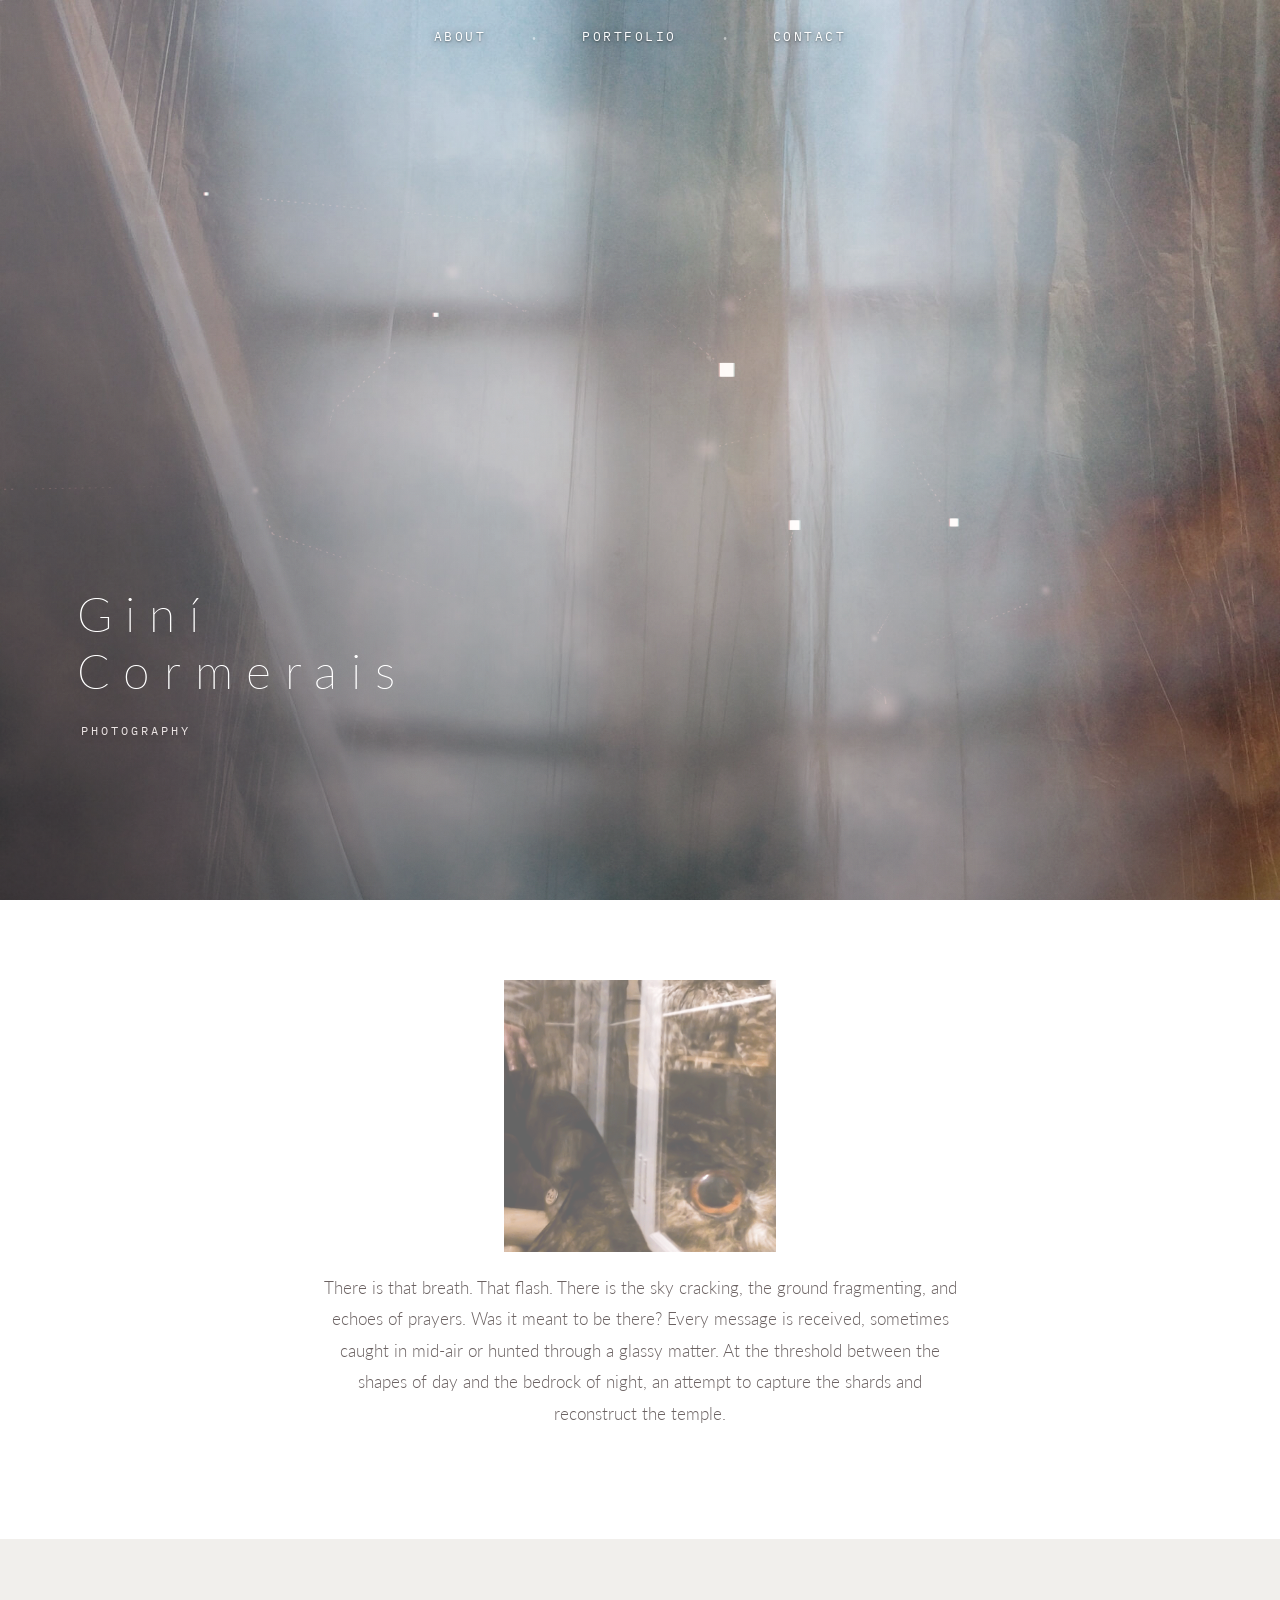
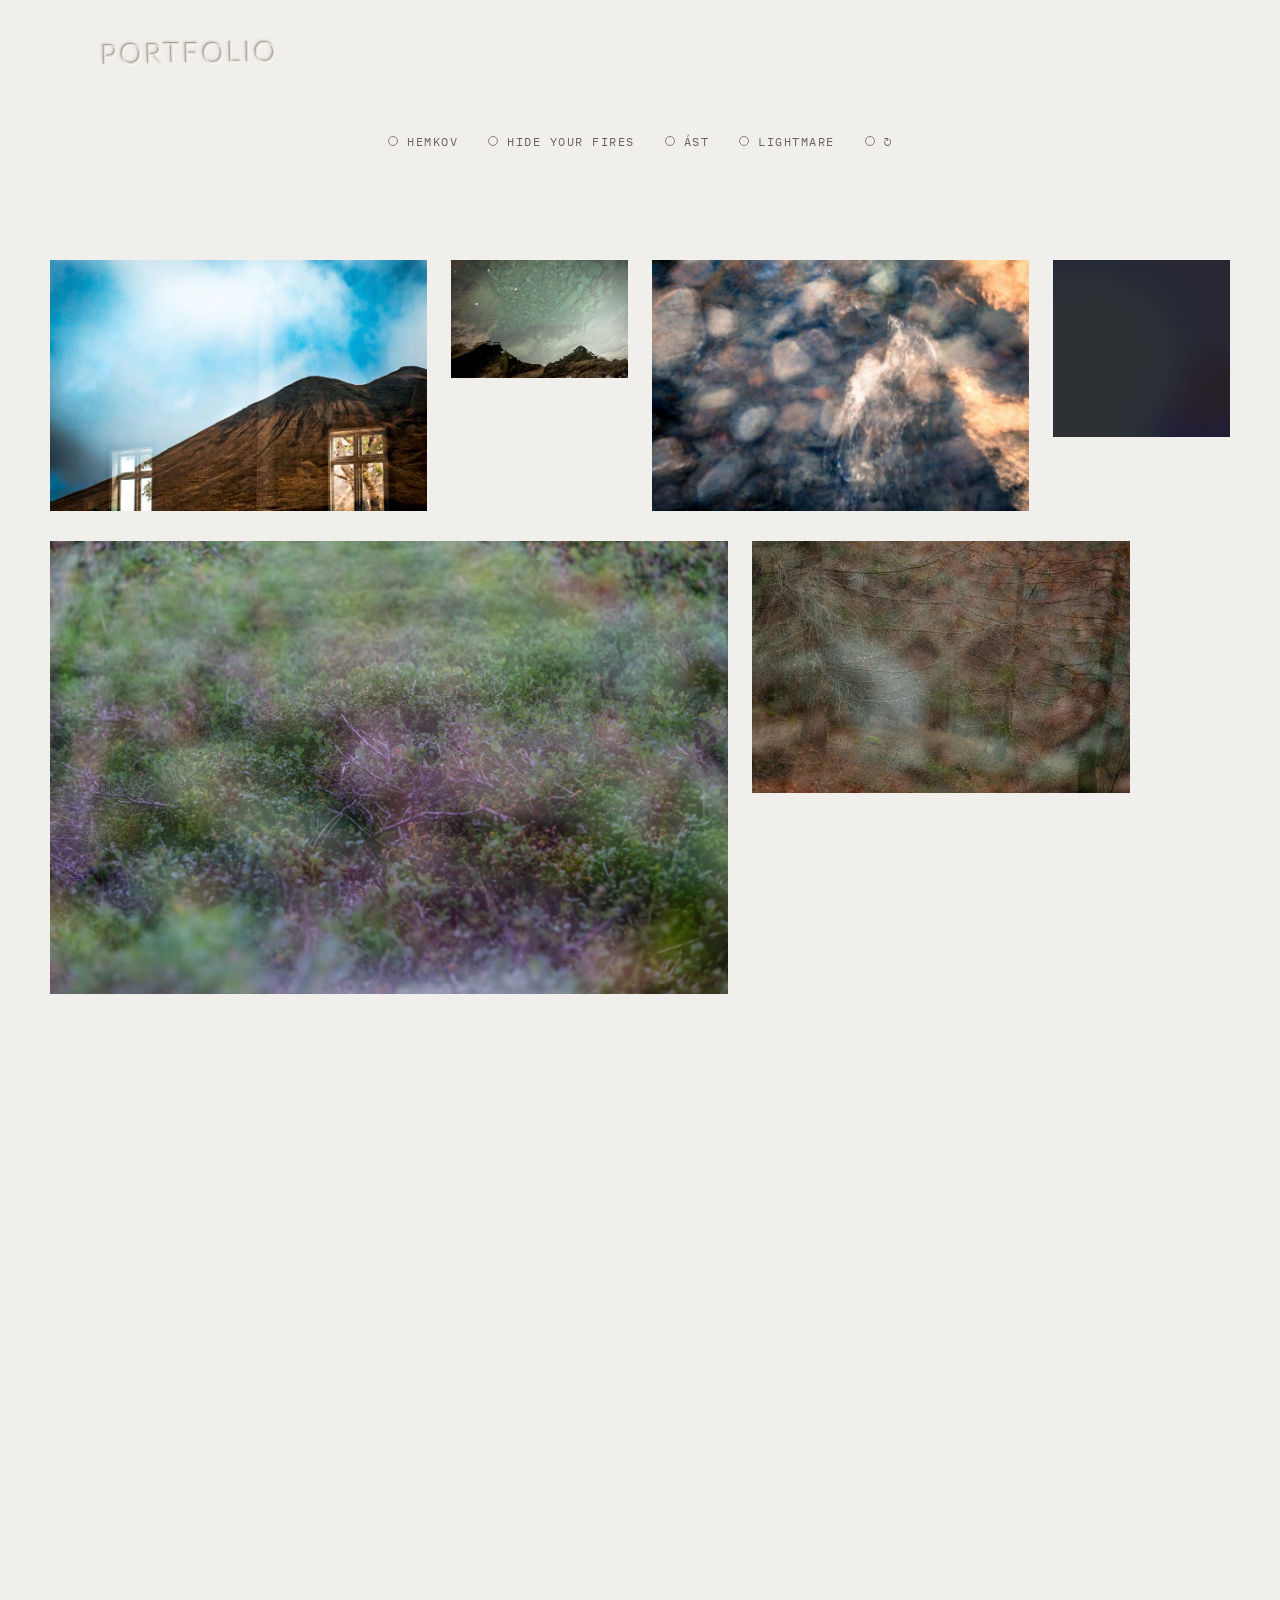
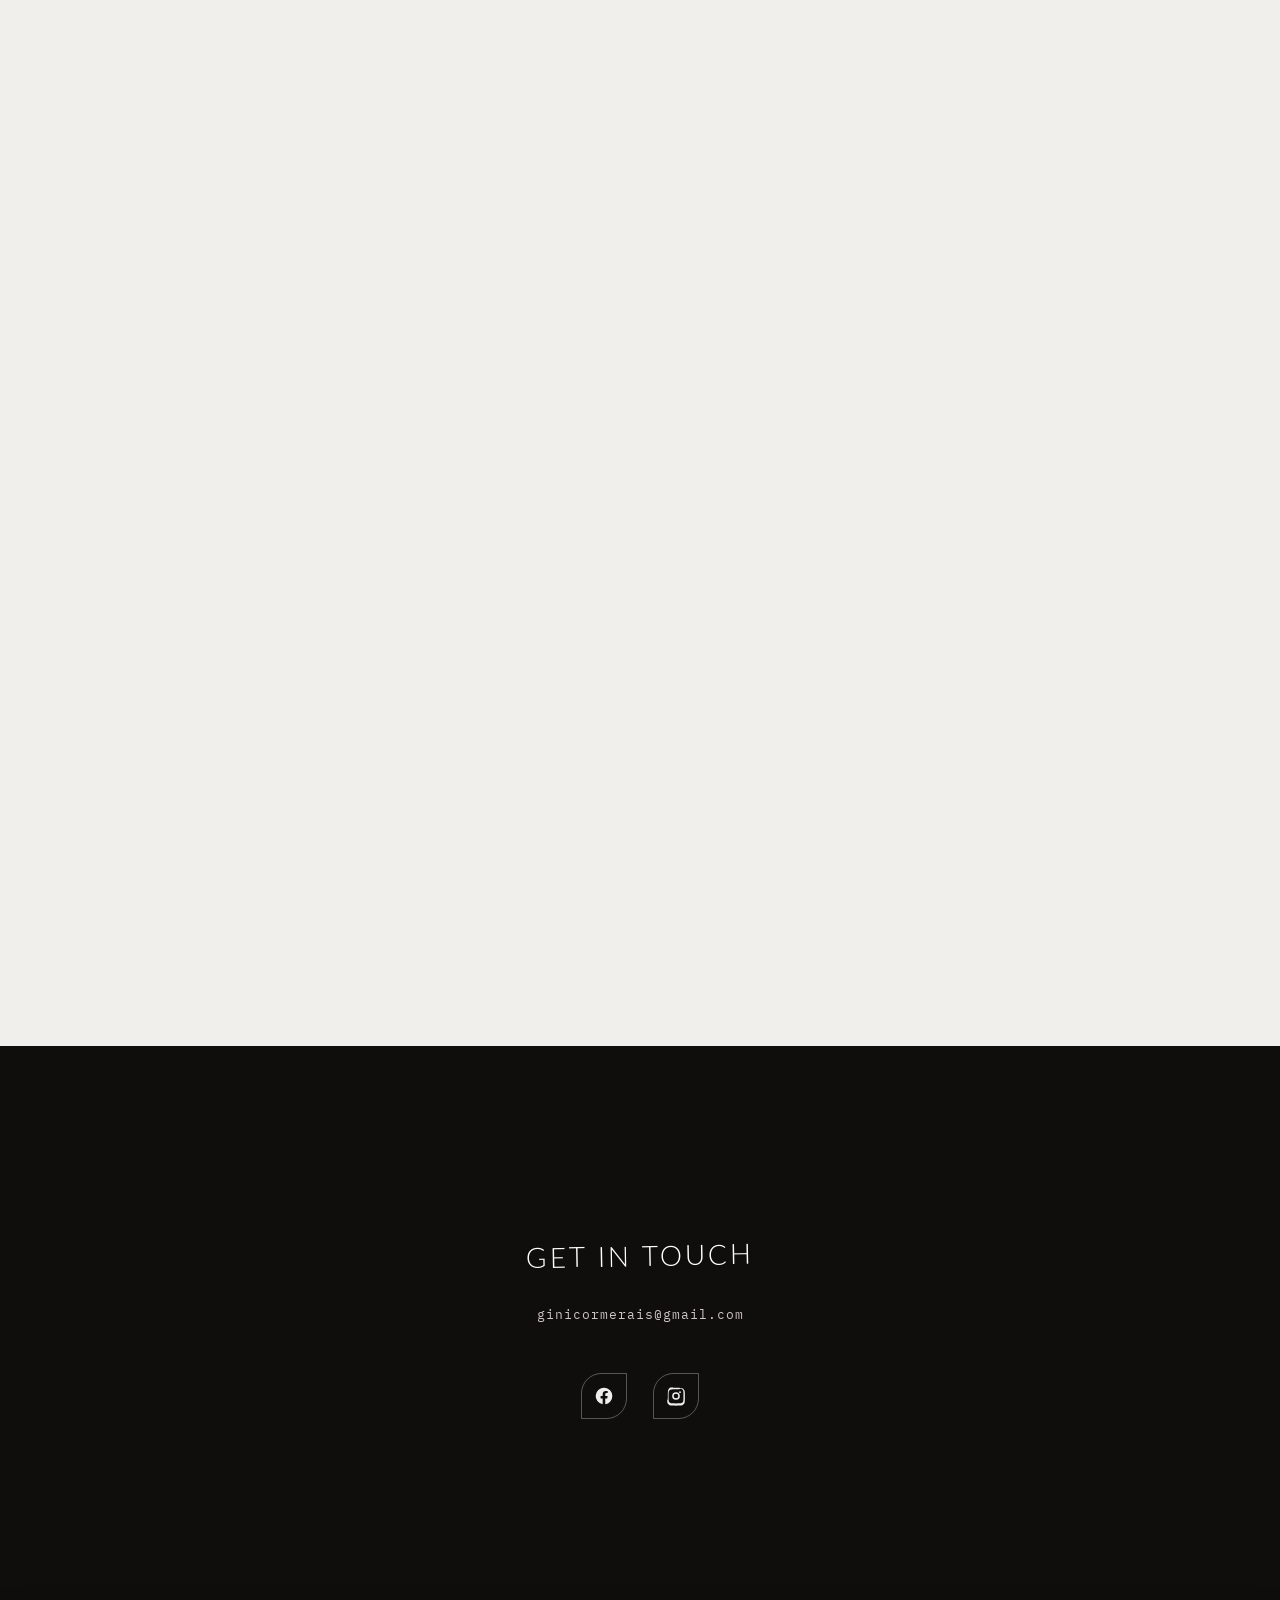
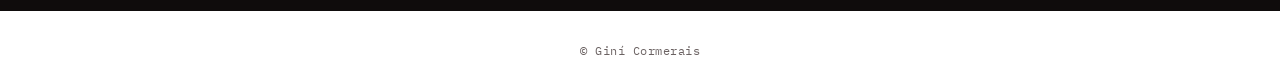
==== index.html @ d309f12d "Premier commit" ====
<!DOCTYPE html>
<html lang="en">
<head>
<meta charset="UTF-8">
<meta name="viewport" content="width=device-width, initial-scale=1, viewport-fit=cover">
<title>Giní Cormerais — Visual Artist</title>
<meta name="description" content="Giní Cormerais — photography. Hide Your Fires, Syphery, Ást, Lightmare, Hemkov.">
<link rel="icon" href="data:,">
<link rel="preconnect" href="https://fonts.googleapis.com">
<link rel="preconnect" href="https://fonts.gstatic.com" crossorigin>
<link href="https://fonts.googleapis.com/css2?family=Lato:wght@300;400;700;900&family=IBM+Plex+Mono:wght@300;400;500&display=swap" rel="stylesheet">
<link rel="stylesheet" href="css/style.css">
</head>
<body id="page-top">

<!-- Nav -->
<header class="intro">
  <canvas class="birdy" aria-hidden="true"></canvas>
  <nav class="simple-nav" id="simpleNav">
    <button class="menu-toggle" id="menuToggle" aria-label="Menu" aria-expanded="false">
      <span></span><span></span>
    </button>
    <div class="nav-links" id="navLinks">
      <a href="#about">About</a><span class="dot">•</span>
      <a href="#portfolio">Portfolio</a><span class="dot">•</span>
      <a href="#contact">Contact</a>
    </div>
  </nav>
  <div class="intro-text">
    <h1>Giní Cormerais</h1>
    <p id="scrambleTag">Photography</p>
  </div>
</header>

<!-- About -->
<section id="about">
  <div class="gif-container"><img src="img/Gif2.gif" alt="" loading="lazy"></div>
  <div class="about-text">
    <p>
      There is that breath. That flash. There is the sky cracking, the ground fragmenting,
      and echoes of prayers. Was it meant to be there? Every message is received, sometimes
      caught in mid-air or hunted through a glassy matter. At the threshold between the shapes
      of day and the bedrock of night, an attempt to capture the shards and reconstruct the
      temple.
    </p>
  </div>
</section>

<!-- Portfolio -->
<section id="portfolio">
  <div class="inner">
    <div class="section-title">
      <h2>Portfolio</h2>
    </div>
    <div class="categories">
      <ul>
        <li><a data-filter="hemkov">Hemkov</a></li>
        <li><a data-filter="hyf">Hide Your Fires</a></li>
        <!-- <li><a data-filter="syphery">Syphery</a></li> -->
        <li><a data-filter="ast">Ást</a></li>
        <li><a data-filter="lightmare">Lightmare</a></li>
        <li><a data-filter="mixed" class="mix-trigger" aria-label="Mixed works">↻</a></li>
      </ul>
    </div>

    <div class="portfolio-grid" id="portfolioGrid">
      <!-- populated at runtime from img/portfolio/manifest.json — see js/main.js -->
    </div>
  </div>
</section>

<!--
  FUTURE SECTIONS — built and ready, kept hidden for now.
  To activate one when it's ready:
    1. remove the `hidden` attribute below on that <section>
    2. add a matching <li><a href="#papercuts">Papercuts</a></li> (etc.) to the nav in both
       header locations (desktop ul + mobile menu use the same ul, so one edit covers both)
    3. fill in real images the same way the Portfolio section does
-->
<section id="papercuts" hidden>
  <div class="section-title"><h2>Papercuts</h2><hr class="rule"></div>
  <div class="portfolio-grid"></div>
</section>

<section id="painting" hidden>
  <div class="section-title"><h2>Painting</h2><hr class="rule"></div>
  <div class="portfolio-grid"></div>
</section>

<section id="music" hidden>
  <div class="section-title"><h2>Music</h2><hr class="rule"></div>
  <p style="text-align:center;">Weekend Arôme — a duet, paused since '19.</p>
</section>

<!-- Contact -->
<section id="contact">
  <div class="inner">
    <h2>Get In Touch</h2>
    <h3><a href="mailto:ginicormerais@gmail.com" style="color:inherit;">ginicormerais@gmail.com</a></h3>
    <div class="social">
      <ul>
        <li><a href="https://www.facebook.com/Gin%C3%AD-Cormerais-Visual-Artist-844791155578170/" target="_blank" rel="noopener" aria-label="Facebook">
          <svg viewBox="0 0 24 24"><path d="M22 12a10 10 0 1 0-11.6 9.9v-7H7.9V12h2.5V9.8c0-2.5 1.5-3.9 3.8-3.9 1.1 0 2.2.2 2.2.2v2.4h-1.3c-1.2 0-1.6.8-1.6 1.6V12h2.8l-.4 2.9h-2.4v7A10 10 0 0 0 22 12Z"/></svg>
        </a></li>
        <li><a href="https://www.instagram.com/gsiaremko/" target="_blank" rel="noopener" aria-label="Instagram">
          <svg viewBox="0 0 24 24"><path d="M12 2.2c3.2 0 3.6 0 4.9.07 1.2.06 2.1.26 2.6.46.6.24 1.1.55 1.6 1.05.5.5.8 1 1.05 1.6.2.5.4 1.4.46 2.6.06 1.3.07 1.7.07 4.9s0 3.6-.07 4.9c-.06 1.2-.26 2.1-.46 2.6-.24.6-.55 1.1-1.05 1.6-.5.5-1 .8-1.6 1.05-.5.2-1.4.4-2.6.46-1.3.06-1.7.07-4.9.07s-3.6 0-4.9-.07c-1.2-.06-2.1-.26-2.6-.46-.6-.24-1.1-.55-1.6-1.05-.5-.5-.8-1-1.05-1.6-.2-.5-.4-1.4-.46-2.6C2.21 15.6 2.2 15.2 2.2 12s0-3.6.07-4.9c.06-1.2.26-2.1.46-2.6.24-.6.55-1.1 1.05-1.6.5-.5 1-.8 1.6-1.05.5-.2 1.4-.4 2.6-.46C8.4 2.21 8.8 2.2 12 2.2Zm0 1.8c-3.15 0-3.52 0-4.76.07-.97.04-1.5.2-1.85.34-.46.18-.79.4-1.14.75-.35.35-.57.68-.75 1.14-.14.35-.3.88-.34 1.85C3.1 8.48 3.1 8.85 3.1 12s0 3.52.07 4.76c.04.97.2 1.5.34 1.85.18.46.4.79.75 1.14.35.35.68.57 1.14.75.35.14.88.3 1.85.34 1.24.07 1.61.07 4.76.07s3.52 0 4.76-.07c.97-.04 1.5-.2 1.85-.34.46-.18.79-.4 1.14-.75.35-.35.57-.68.75-1.14.14-.35.3-.88.34-1.85.07-1.24.07-1.61.07-4.76s0-3.52-.07-4.76c-.04-.97-.2-1.5-.34-1.85a3.03 3.03 0 0 0-.75-1.14 3.03 3.03 0 0 0-1.14-.75c-.35-.14-.88-.3-1.85-.34C15.52 4 15.15 4 12 4Zm0 3.4A4.6 4.6 0 1 1 7.4 12 4.6 4.6 0 0 1 12 7.4Zm0 1.8A2.8 2.8 0 1 0 14.8 12 2.8 2.8 0 0 0 12 9.2Zm4.8-2.9a1.08 1.08 0 1 1-1.08 1.08 1.08 1.08 0 0 1 1.08-1.08Z"/></svg>
        </a></li>
      </ul>
    </div>
  </div>
</section>

<div id="footer">
  <p>&copy; Giní Cormerais</p>
</div>

<!-- Lightbox -->
<div class="lightbox" id="lightbox">
  <button class="lightbox-close" id="lightboxClose" aria-label="Close">&times;</button>
  <img id="lightboxImg" src="" alt="">
  <div class="lightbox-caption" id="lightboxCaption"></div>
</div>

<script src="js/main.js"></script>
</body>
</html>
---- css/style.css ----
/* ===========================================================
   Giní Cormerais — portfolio
   Vanilla CSS rebuild of the original design (no Bootstrap/jQuery)
   =========================================================== */

:root{
  --ink:#1a1717;
  --muted:#6b6262;
  --line:#8a7d7d;
  --glass-bg: rgba(255,255,255,0.5);
  --glass-border: rgba(255,255,255,0.55);
  --glass-blur: 10.8px;
  --accent-hover: rgba(95,32,32,0.72);
  --accent-active: rgba(95,32,32,0.78);
  --portfolio-bg:#f1efec;
  --dark: #100d0d;
  --sky-fallback:#77fee8;
  --sans:'Lato',sans-serif;
  --mono:'IBM Plex Mono',monospace;
}

*{box-sizing:border-box;}
html{scroll-behavior:smooth;}
body{
  margin:0;
  font-family:var(--sans);
  font-size:17px;
  color:var(--muted);
  -webkit-font-smoothing:antialiased;
  text-rendering:optimizeLegibility;
  background:#fff;
  position:relative;
}
/* film grain, over everything, very quiet */
body::before{
  content:"";position:fixed;inset:0;pointer-events:none;z-index:3000;
  opacity:0.05;mix-blend-mode:overlay;
  background-image:url("data:image/svg+xml;utf8,<svg xmlns='http://www.w3.org/2000/svg' width='120' height='120'><filter id='n'><feTurbulence type='fractalNoise' baseFrequency='0.9' numOctaves='2' stitchTiles='stitch'/></filter><rect width='100%25' height='100%25' filter='url(%23n)'/></svg>");
}
a{color:var(--muted);text-decoration:none;}
a:hover,a:focus{color:#000;}
img{max-width:100%;display:block;}
ul{list-style:none;margin:0;padding:0;}

h2{
  margin:0 0 20px;
  color:var(--ink);
  font-family:var(--sans);font-weight:300;
  text-transform:uppercase;letter-spacing:3px;
  font-size:28px;
}
h3,h4{color:var(--ink);font-size:17px;font-weight:400;font-family:var(--sans);}

hr.rule{
  height:1px;width:70px;background:#998;border:0;
  margin:0 auto 30px;
}

/* asymmetric "petal" corner — the site's signature shape */
.petal{border-radius:1.2em 0;}
.petal-round{border-radius:2em 0;}

/* ---------------- NAV ---------------- */
.simple-nav{
  position:absolute;top:28px;left:50%;transform:translateX(-50%);
  z-index:5;
}
.nav-links{display:flex;align-items:center;gap:46px;}
.simple-nav a{
  color:#fff;font-family:var(--mono);font-size:13px;letter-spacing:2.5px;
  text-transform:uppercase;opacity:0.92;position:relative;
  padding-bottom:3px;text-shadow:0 1px 10px rgba(0,0,0,0.55), 0 1px 2px rgba(0,0,0,0.4);
  transition:opacity .2s ease;
}
.simple-nav a::after{
  content:"";position:absolute;left:0;bottom:0;width:0;height:1px;background:#fff;
}
.simple-nav a:hover{opacity:1;}
.simple-nav a:hover::after{width:100%;animation:navglitch .35s steps(4) 1;}
.simple-nav .dot{color:rgba(255,255,255,0.45);font-size:7px;}
@keyframes navglitch{
  0%{transform:translateX(-2px);opacity:.3;}
  35%{transform:translateX(2px);opacity:.8;}
  65%{transform:translateX(-1px);opacity:.5;}
  100%{transform:translateX(0);opacity:1;}
}

.menu-toggle{
  display:none;background:none;border:0;padding:8px;cursor:pointer;
  flex-direction:column;justify-content:center;gap:6px;
}
.menu-toggle span{
  width:20px;height:1px;background:#fff;display:block;
  transition:transform .25s ease, opacity .25s ease;
}

@media (max-width:600px){
  .simple-nav{left:auto;right:16px;top:22px;transform:none;}
  .menu-toggle{display:flex;}
  .nav-links{
    position:absolute;top:calc(100% + 12px);right:0;
    flex-direction:column;align-items:flex-end;gap:14px;
    opacity:0;pointer-events:none;transform:translateY(-6px);
    transition:opacity .2s ease, transform .2s ease;
  }
  .simple-nav.open .nav-links{opacity:1;pointer-events:auto;transform:translateY(0);}
  .simple-nav.open .menu-toggle span:nth-child(1){transform:translateY(3.5px) rotate(8deg);}
  .simple-nav.open .menu-toggle span:nth-child(2){transform:translateY(-3.5px) rotate(-8deg) translateX(-2px);}
  .nav-links .dot{display:none;}
}

/* ---------------- HERO ---------------- */
header.intro{
  min-height:100svh;
  width:100%;
  display:flex;align-items:flex-end;justify-content:flex-start;
  text-align:left;
  background:var(--sky-fallback) url(../img/clouwind.jpg) no-repeat center top;
  background-size:cover;
  filter:saturate(0.75) contrast(1.06);
  position:relative;
  overflow:hidden;
}
header.intro::after{
  content:"";position:absolute;inset:0;
  background:linear-gradient(200deg, rgba(10,8,8,0.05) 30%, rgba(20,10,10,0.55) 100%);
  pointer-events:none;
}
canvas.birdy{
  position:absolute;inset:0;width:100%;height:100%;
  z-index:1;pointer-events:none;mix-blend-mode:screen;
}
.intro-text{
  position:relative;z-index:2;padding:0 8vw 14vh 6vw;
  max-width:640px;
}
.intro-text h1{
  font-family:var(--sans);font-weight:200;
  font-size:clamp(1.8rem,5.5vw,3rem);
  letter-spacing:clamp(0.25rem,1.6vw,0.85rem);
  color:#fff;
  margin:0 0 6px;
  position:relative;
  display:inline-block;
}
.intro-text p{
  font-family:var(--mono);text-transform:uppercase;letter-spacing:3px;
  font-size:12px;color:#e7dede;margin:18px 0 34px 4px;
  text-shadow:0 1px 12px rgba(0,0,0,0.3);
  min-height:1.4em;
}
.glitch-scramble{color:#c96b6b;}


/* ---------------- BUTTONS: see mono-styled .btn definition under About ---------------- */

/* ---------------- SECTIONS ---------------- */
section{padding:12rem 20px;max-width:1180px;margin:0 auto;}
.section-title{text-align:left;margin-bottom:20px;position:relative;padding-left:4vw;}
.section-title h2{transform:rotate(-1deg);display:inline-block;}
.section-title hr.rule{margin:0 0 30px;}

/* ---------------- ABOUT ---------------- */
#about{padding:5rem 20px;}
.gif-container{
  margin:0 auto 20px;width:16em;height:16em;
  border-radius:0;overflow:hidden;opacity:0.6;
}
.gif-container img{width:100%;height:100%;object-fit:cover;}
.about-text{max-width:640px;margin:0 auto;text-align:center;}
.about-text p{margin:20px 0 30px;line-height:1.85;font-size:17px;font-style:normal;color:var(--muted);font-weight:300;}

.btn{
  display:inline-block;
  position:relative;z-index:2;
  border-radius:1.2em 0;
  font-family:var(--mono);
  text-transform:uppercase;letter-spacing:1px;
  color:var(--muted);background:transparent;
  border:1px solid var(--line);
  padding:14px 26px;margin-top:20px;
  font-size:12px;cursor:pointer;
  transition:all .3s ease-in-out;
}
.btn:hover{
  color:#fff;background:var(--accent-hover);
  box-shadow:0 4px 30px rgba(0,0,0,0.1);
  backdrop-filter:blur(3.4px);-webkit-backdrop-filter:blur(3.4px);
  border-color:transparent;
}

/* ---------------- PORTFOLIO ---------------- */
#portfolio{background:var(--portfolio-bg);max-width:none;padding:6rem 20px 12rem;}
#portfolio .inner{max-width:1180px;margin:0 auto;}
#portfolio .section-title h2{
  color:#e6ded0;
  text-shadow:
    1px 1px 0 rgba(255,255,255,0.65),
    -1px -1px 1px rgba(75,58,42,0.5),
    -2px -2px 3px rgba(75,58,42,0.18);
  animation:levitate 5.5s ease-in-out infinite;
}
@keyframes levitate{
  0%,100%{transform:rotate(-1deg) translateY(0);}
  50%{transform:rotate(-0.6deg) translateY(-7px);}
}
@media (prefers-reduced-motion:reduce){
  #portfolio .section-title h2{animation:none;}
}
.categories{text-align:center;padding-bottom:110px;margin-top:40px;}
.categories ul{display:flex;flex-wrap:wrap;justify-content:center;gap:30px;}
.categories a{
  position:relative;display:inline-flex;align-items:center;gap:9px;
  font-family:var(--mono);font-size:12px;letter-spacing:1.5px;
  text-transform:uppercase;color:var(--muted);cursor:pointer;
  transition:color .2s ease;
}
.categories a::before{
  content:"";flex:none;width:8px;height:8px;border-radius:50%;
  border:1px solid var(--line);background:transparent;
  transition:background .2s ease, border-color .2s ease, transform .2s ease;
}
.categories a:hover{color:var(--ink);}
.categories a:hover::before{border-color:var(--ink);}
.categories a.active{color:var(--ink);}
.categories a.active::before{
  background:var(--accent-active);border-color:var(--accent-active);
  transform:scale(1.15);
}

.portfolio-grid{
  display:grid;
  grid-template-columns:repeat(12,1fr);
  gap:30px 24px;
  grid-auto-flow:dense;
}
#portfolioGrid{isolation:isolate;} /* les z-index d'Ást restent enfermés dans la grille */
.portfolio-item{
  grid-column:span 4;
  break-inside:avoid;
  cursor:pointer;
}
/* ---------- Accrochage : proportions d'origine, tailles variables ---------- */
.portfolio-grid{
  align-items:start; /* chaque image garde sa hauteur naturelle */
}
.portfolio-figure{
  position:relative;overflow:hidden;margin:0;
}
.portfolio-figure img{
  width:100%;height:auto;display:block; /* jamais rogné, jamais étiré */
  filter:saturate(0.96);
}
.portfolio-item:hover .portfolio-figure img{animation:crackle 0.6s steps(1) infinite;}

@media (min-width:981px){
  .portfolio-item.size-xs{grid-column:span 2;}
  .portfolio-item.size-s {grid-column:span 3;}
  .portfolio-item.size-m {grid-column:span 4;}
  .portfolio-item.size-l {grid-column:span 5;}
  .portfolio-item.size-xl{grid-column:span 7;}
}

@media (max-width:980px){
  .portfolio-grid{grid-template-columns:repeat(8,1fr);gap:22px 18px;}
  .portfolio-item{grid-column:span 4 !important;margin-top:0 !important;}
}

@media (max-width:620px){
  .portfolio-grid{grid-template-columns:1fr;gap:26px;}
  .portfolio-item{grid-column:1 !important;margin-top:0 !important;}
}

.hover-bg{
  position:relative;overflow:hidden;
}
.hover-bg img{
  width:100%;height:auto;display:block;
  filter:saturate(0.96);
}
.portfolio-item:hover .hover-bg img{
  animation:crackle 0.6s steps(1) infinite;
}
@keyframes crackle{
  0%,100%{transform:translate(0,0);filter:saturate(0.96) contrast(1) brightness(1);}
  10%{transform:translate(-1px,0);filter:saturate(1.3) contrast(1.2) brightness(0.92);}
  22%{transform:translate(1px,0);filter:saturate(0.85) contrast(0.96) brightness(1.03);}
  34%{transform:translate(0,1px);filter:saturate(1.1) contrast(1.05);}
  48%{transform:translate(0,0);filter:saturate(0.9) contrast(1.1) brightness(0.97);}
  61%{transform:translate(-1px,0);filter:saturate(1.2) brightness(1.04);}
  75%{transform:translate(1px,0);filter:saturate(0.95) contrast(0.98);}
  88%{transform:translate(0,-1px);filter:saturate(1.05) contrast(1.06);}
}

.hover-text{
  position:absolute;left:12px;bottom:10px;z-index:2;
  opacity:0;transition:opacity .25s ease;
  pointer-events:none;
}
.portfolio-item:hover .hover-text{opacity:1;}
.hover-text h4{
  margin:0;color:#fff;font-family:var(--sans);font-style:italic;font-weight:400;
  font-size:11px;letter-spacing:0.3px;text-shadow:0 1px 6px rgba(0,0,0,0.65);
}
.hover-text .idx{display:none;}
.portfolio-item.is-hidden{display:none;}

/* ---------------- ÁST ---------------- */
.ast-piece .portfolio-figure{
  width:100%;height:auto;
  clip-path:var(--ast-clip, polygon(8% 0,100% 4%,92% 100%,0 94%));
  filter:saturate(0.75) opacity(0.8);
  transition:filter .3s ease;
}
.ast-piece .portfolio-figure img{width:100%;height:auto;}
.ast-piece:hover .portfolio-figure{filter:saturate(0.9) opacity(0.95);}
.ast-piece:hover .portfolio-figure img{animation:none !important;transform:none !important;}

/* Mobile / tablette : petits fragments dans la grille */
.ast-piece{
  grid-column:span 2 !important;margin-top:0 !important;
  width:78px;height:auto;justify-self:center;
}

/* Desktop : champ dispersé (piloté par les variables du JS) */
@media (min-width:901px){
  #portfolioGrid:has(.ast-piece){display:block;position:relative;overflow:hidden;}
  #portfolioGrid .ast-piece{
    position:absolute;margin:0;
    left:var(--ast-x);top:var(--ast-y);
    width:var(--ast-width,70px);height:auto;
    cursor:pointer;
  }
}

@media (max-width:980px){
  .ast-piece{width:78px;height:78px;}
}

/* ---------------- CONTACT ---------------- */
#contact{
  max-width:none;background:var(--dark);color:#eee;text-align:center;padding:12rem 20px;
}
#contact .inner{max-width:640px;margin:0 auto;}
#contact h2{color:#fff;transform:rotate(-1deg);display:inline-block;}
#contact h3{color:#cfc6c6;font-weight:400;font-family:var(--mono);font-size:13px;letter-spacing:1px;margin-top:14px;}
.social{margin-top:50px;}
.social ul{display:flex;justify-content:center;gap:26px;}
.social a{
  display:inline-flex;align-items:center;justify-content:center;
  width:46px;height:46px;border-radius:1.2em 0;
  border:1px solid rgba(255,255,255,0.3);color:#eee;
  transition:all .3s ease;
}
.social a:hover{background:rgba(255,255,255,0.12);color:#fff;}
.social svg{width:20px;height:20px;fill:currentColor;}

/* ---------------- FOOTER ---------------- */
#footer{
  box-shadow:0 -4px 30px rgba(0,0,0,0.06);
  padding:2rem 0 1.5rem;text-align:center;
}
#footer p{font-size:12px;margin:0;color:var(--muted);font-family:var(--mono);letter-spacing:0.5px;}

/* ---------------- LIGHTBOX ---------------- */
.lightbox{
  position:fixed;inset:0;background:rgba(0,0,0,0.9);
  display:none;align-items:center;justify-content:center;
  z-index:4000;padding:30px;
}
.lightbox.open{display:flex;}
.lightbox img{max-width:min(90vw,1000px);max-height:85vh;border-radius:6px;}
.lightbox-close{
  position:absolute;top:24px;right:28px;
  width:44px;height:44px;border-radius:1.2em 0;
  background:rgba(255,255,255,0.12);border:1px solid rgba(255,255,255,0.3);
  color:#fff;font-size:20px;cursor:pointer;
}
.lightbox-caption{
  position:absolute;bottom:28px;left:0;right:0;text-align:center;
  color:#ccc;font-size:12px;letter-spacing:1px;text-transform:uppercase;font-family:var(--mono);
}
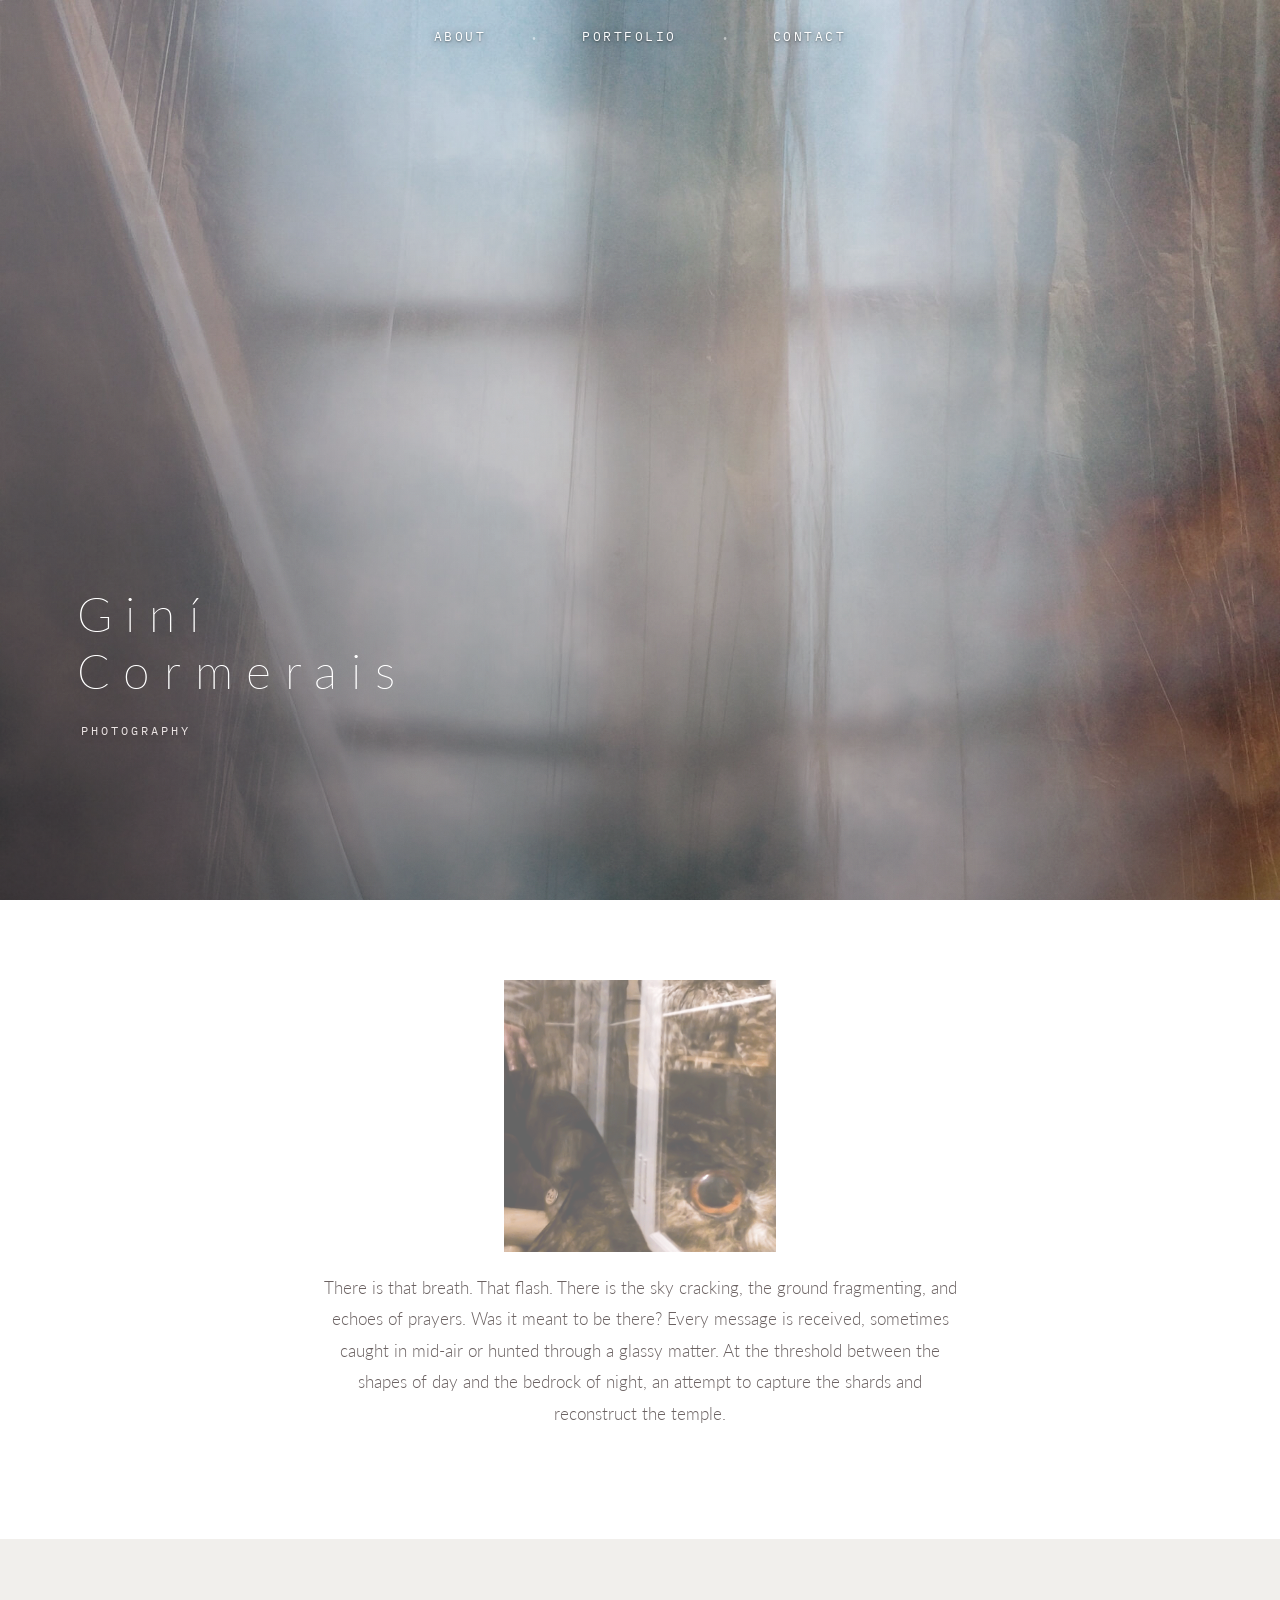
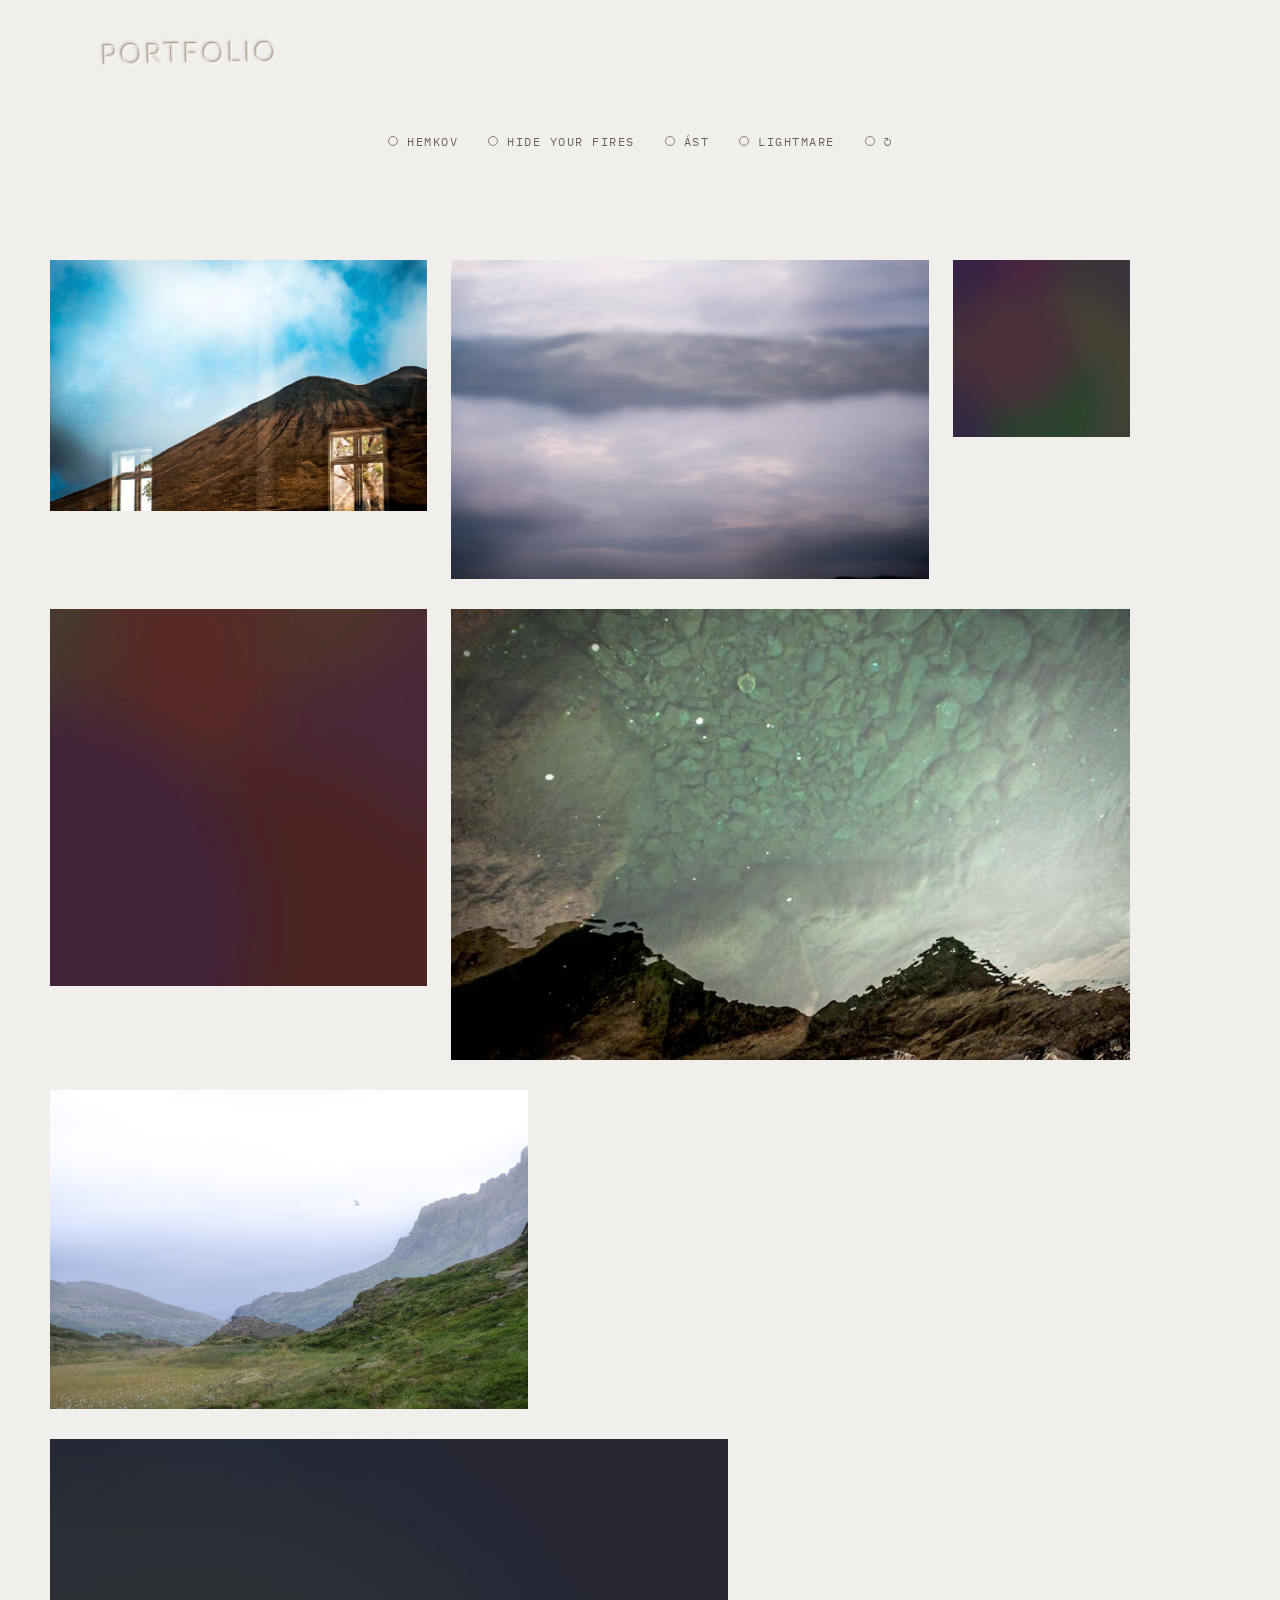
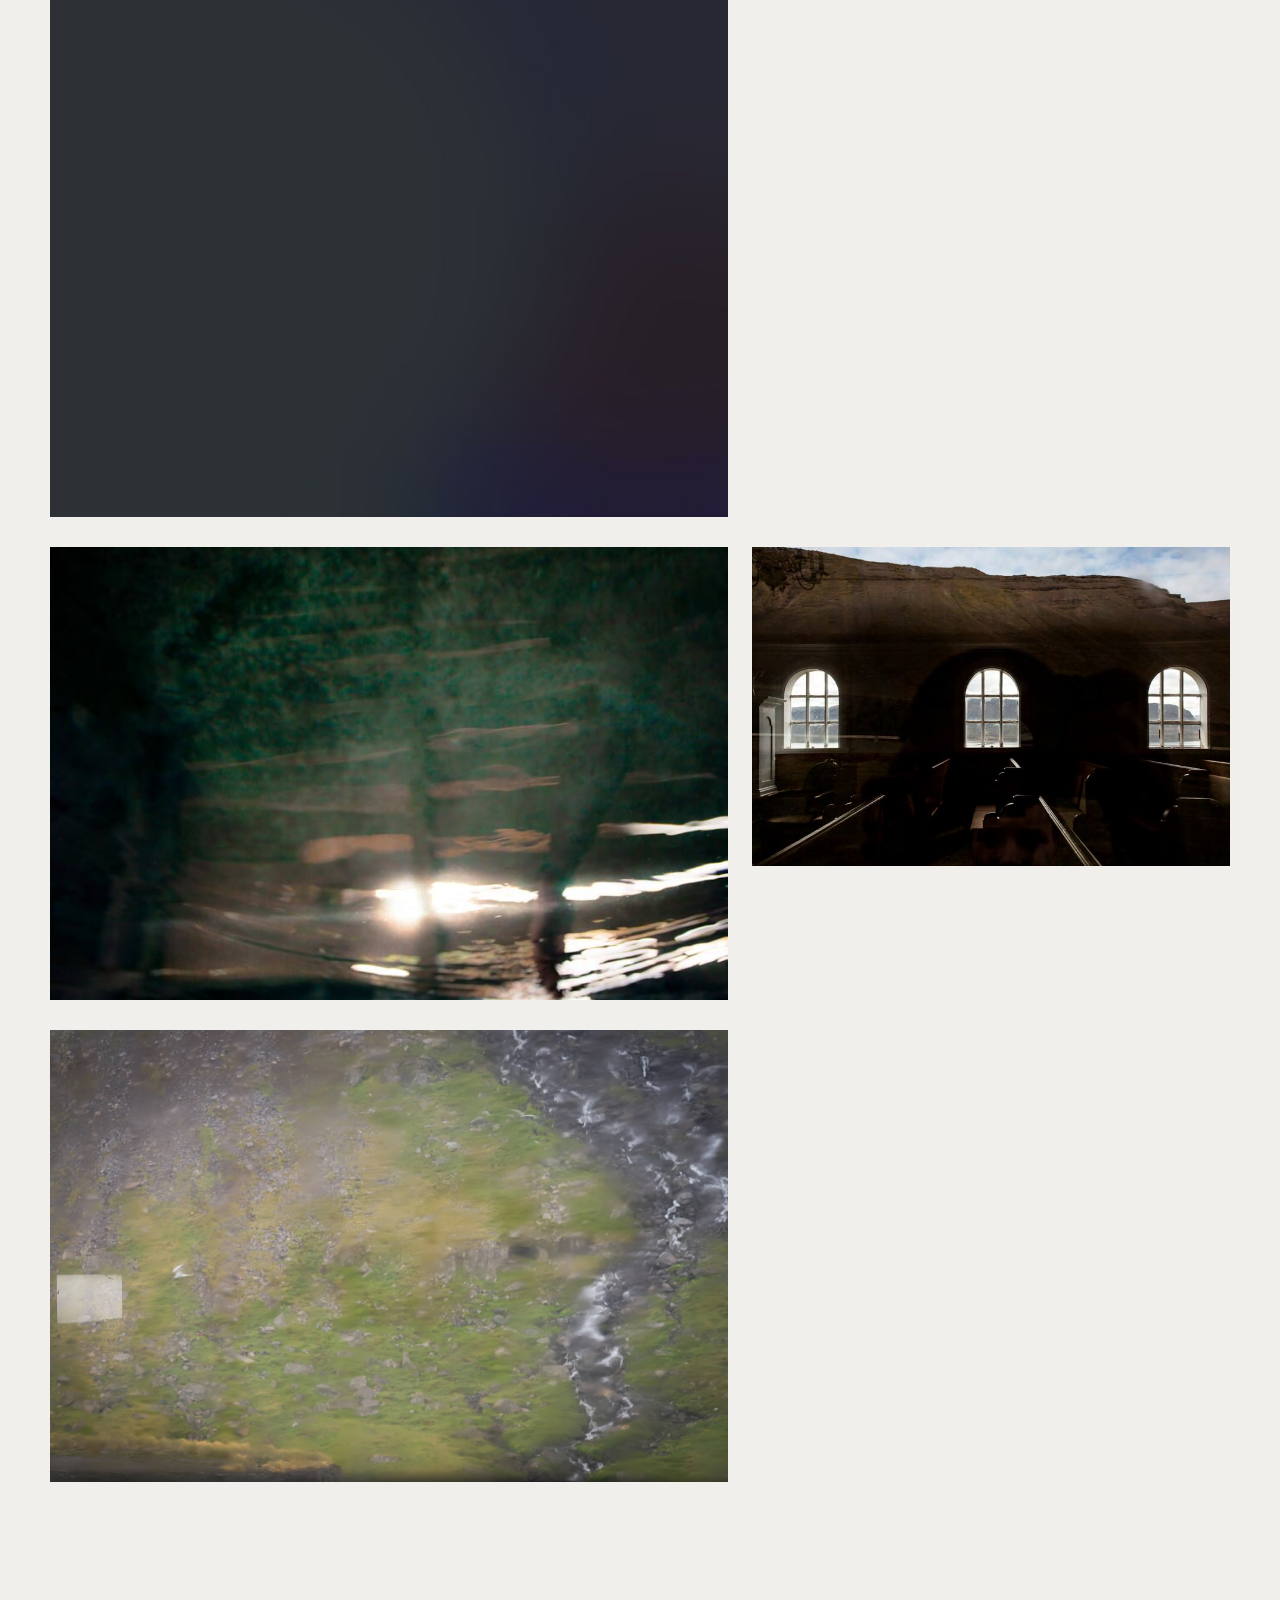
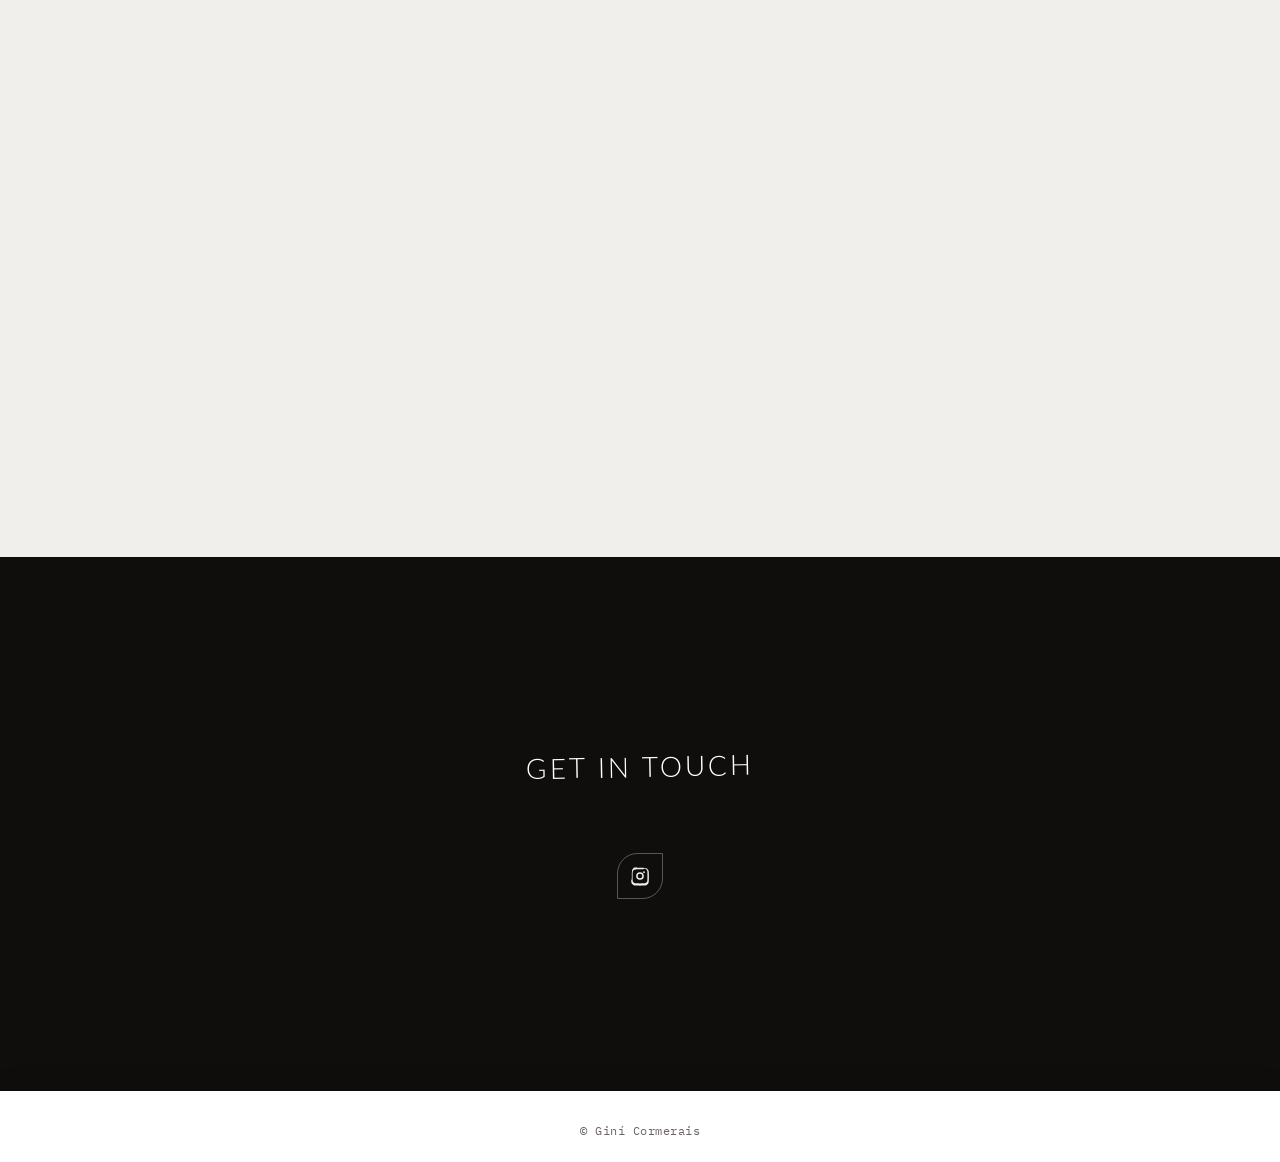
==== commit 3097239e: "new commit" ====
--- a/index.html
+++ b/index.html
@@ -96,12 +96,8 @@
 <section id="contact">
   <div class="inner">
     <h2>Get In Touch</h2>
-    <h3><a href="mailto:ginicormerais@gmail.com" style="color:inherit;">ginicormerais@gmail.com</a></h3>
     <div class="social">
       <ul>
-        <li><a href="https://www.facebook.com/Gin%C3%AD-Cormerais-Visual-Artist-844791155578170/" target="_blank" rel="noopener" aria-label="Facebook">
-          <svg viewBox="0 0 24 24"><path d="M22 12a10 10 0 1 0-11.6 9.9v-7H7.9V12h2.5V9.8c0-2.5 1.5-3.9 3.8-3.9 1.1 0 2.2.2 2.2.2v2.4h-1.3c-1.2 0-1.6.8-1.6 1.6V12h2.8l-.4 2.9h-2.4v7A10 10 0 0 0 22 12Z"/></svg>
-        </a></li>
         <li><a href="https://www.instagram.com/gsiaremko/" target="_blank" rel="noopener" aria-label="Instagram">
           <svg viewBox="0 0 24 24"><path d="M12 2.2c3.2 0 3.6 0 4.9.07 1.2.06 2.1.26 2.6.46.6.24 1.1.55 1.6 1.05.5.5.8 1 1.05 1.6.2.5.4 1.4.46 2.6.06 1.3.07 1.7.07 4.9s0 3.6-.07 4.9c-.06 1.2-.26 2.1-.46 2.6-.24.6-.55 1.1-1.05 1.6-.5.5-1 .8-1.6 1.05-.5.2-1.4.4-2.6.46-1.3.06-1.7.07-4.9.07s-3.6 0-4.9-.07c-1.2-.06-2.1-.26-2.6-.46-.6-.24-1.1-.55-1.6-1.05-.5-.5-.8-1-1.05-1.6-.2-.5-.4-1.4-.46-2.6C2.21 15.6 2.2 15.2 2.2 12s0-3.6.07-4.9c.06-1.2.26-2.1.46-2.6.24-.6.55-1.1 1.05-1.6.5-.5 1-.8 1.6-1.05.5-.2 1.4-.4 2.6-.46C8.4 2.21 8.8 2.2 12 2.2Zm0 1.8c-3.15 0-3.52 0-4.76.07-.97.04-1.5.2-1.85.34-.46.18-.79.4-1.14.75-.35.35-.57.68-.75 1.14-.14.35-.3.88-.34 1.85C3.1 8.48 3.1 8.85 3.1 12s0 3.52.07 4.76c.04.97.2 1.5.34 1.85.18.46.4.79.75 1.14.35.35.68.57 1.14.75.35.14.88.3 1.85.34 1.24.07 1.61.07 4.76.07s3.52 0 4.76-.07c.97-.04 1.5-.2 1.85-.34.46-.18.79-.4 1.14-.75.35-.35.57-.68.75-1.14.14-.35.3-.88.34-1.85.07-1.24.07-1.61.07-4.76s0-3.52-.07-4.76c-.04-.97-.2-1.5-.34-1.85a3.03 3.03 0 0 0-.75-1.14 3.03 3.03 0 0 0-1.14-.75c-.35-.14-.88-.3-1.85-.34C15.52 4 15.15 4 12 4Zm0 3.4A4.6 4.6 0 1 1 7.4 12 4.6 4.6 0 0 1 12 7.4Zm0 1.8A2.8 2.8 0 1 0 14.8 12 2.8 2.8 0 0 0 12 9.2Zm4.8-2.9a1.08 1.08 0 1 1-1.08 1.08 1.08 1.08 0 0 1 1.08-1.08Z"/></svg>
         </a></li>
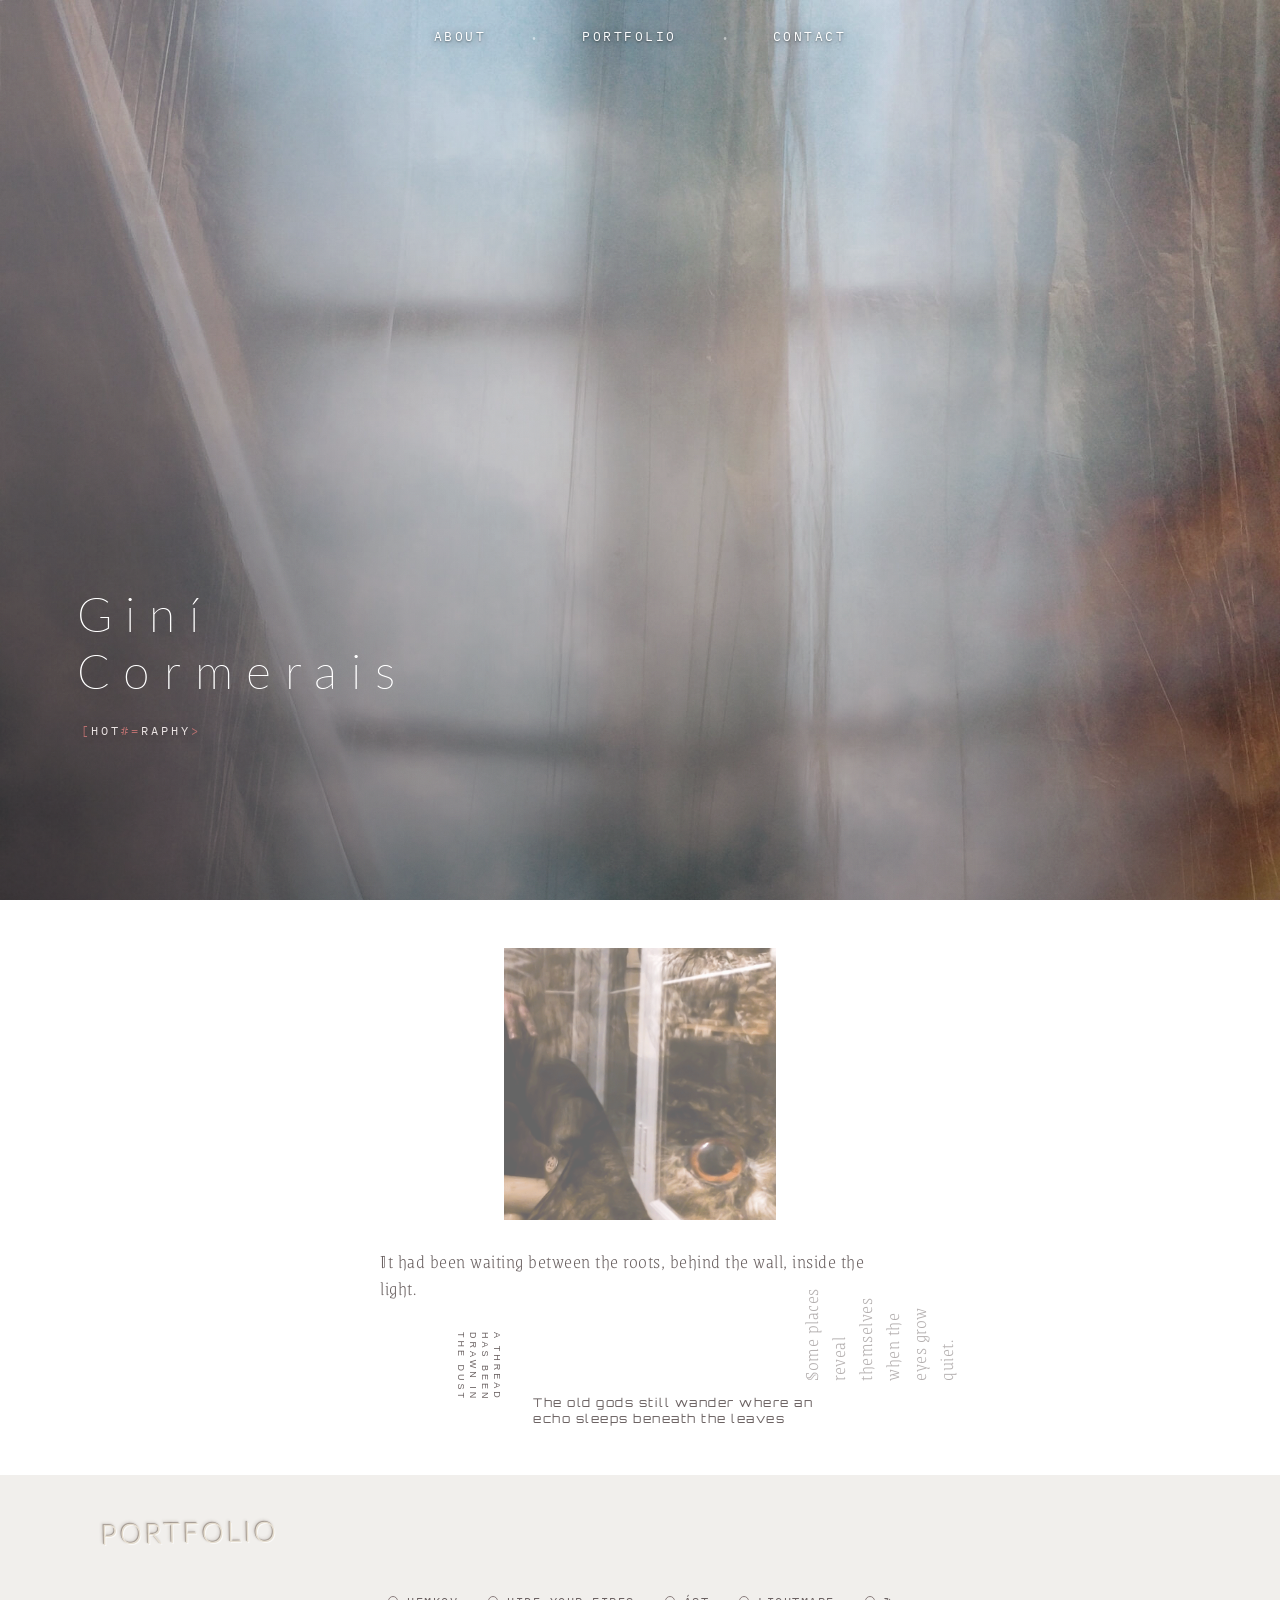
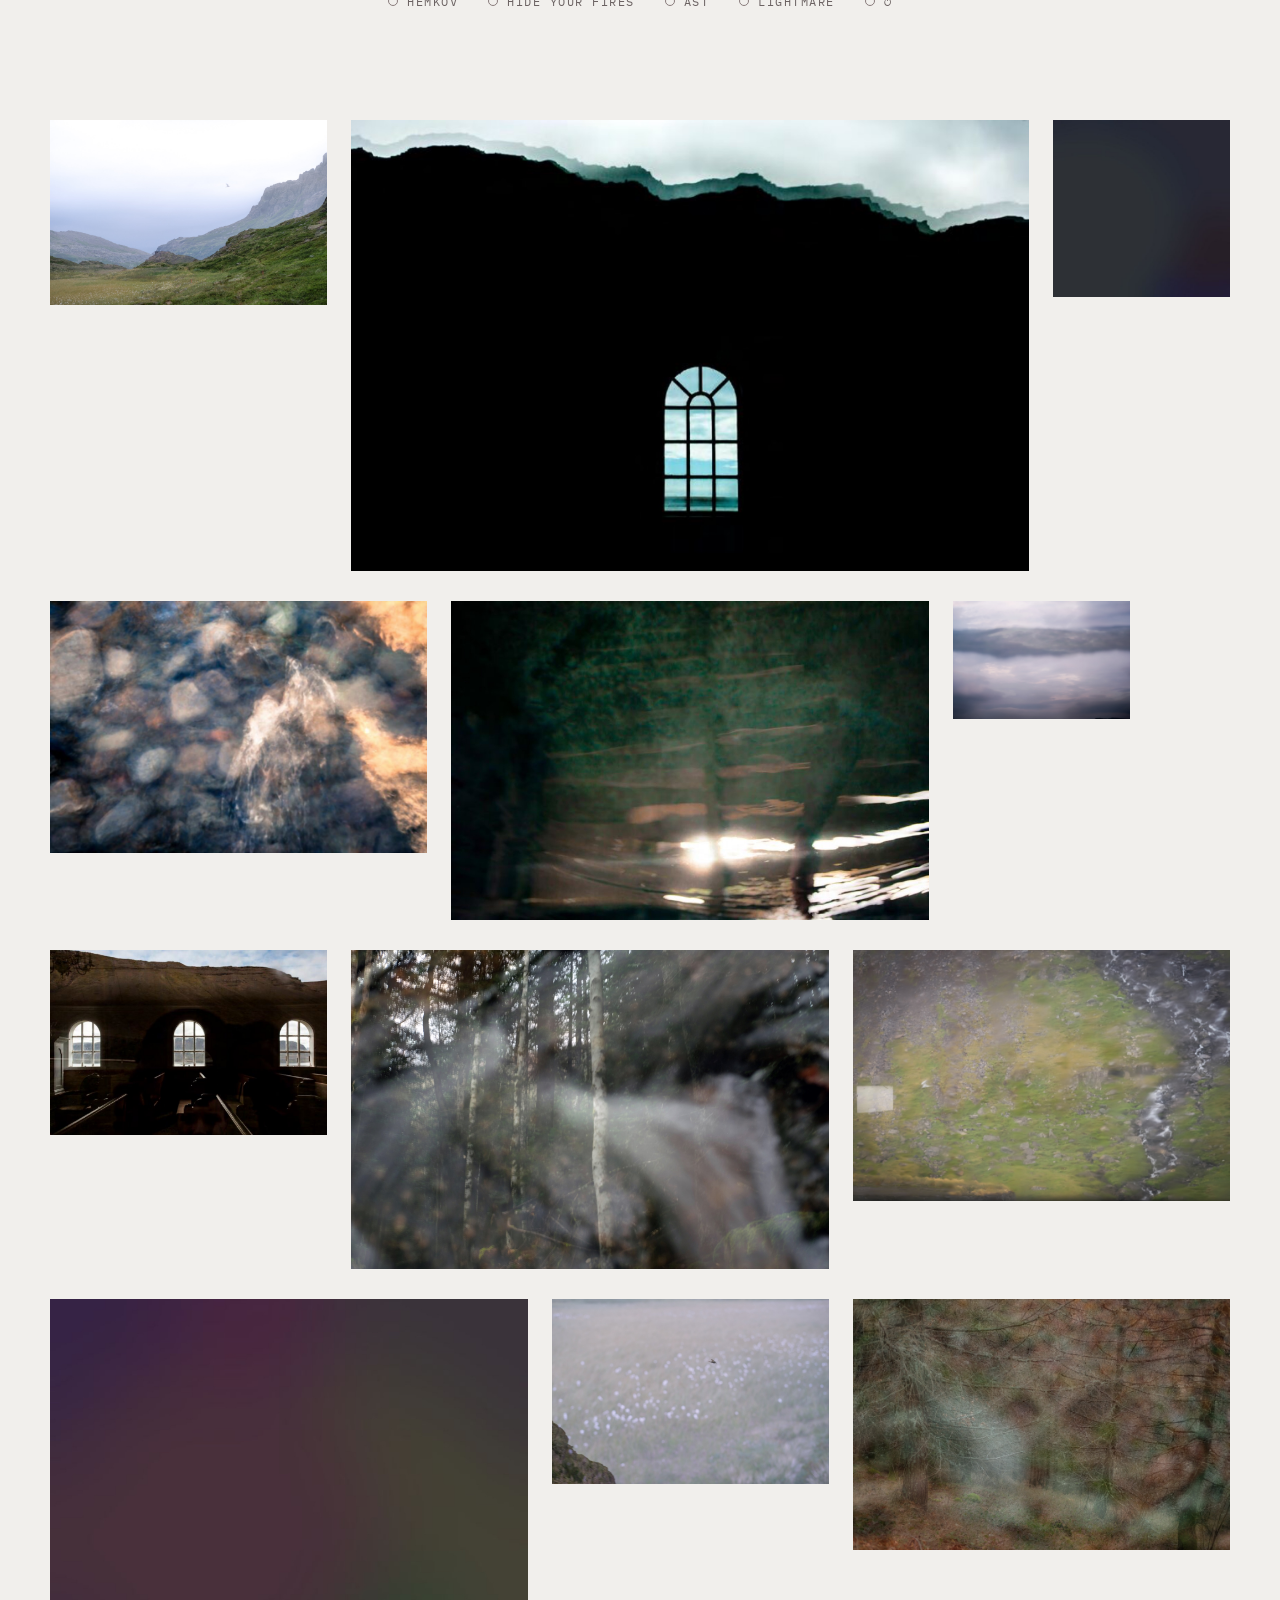
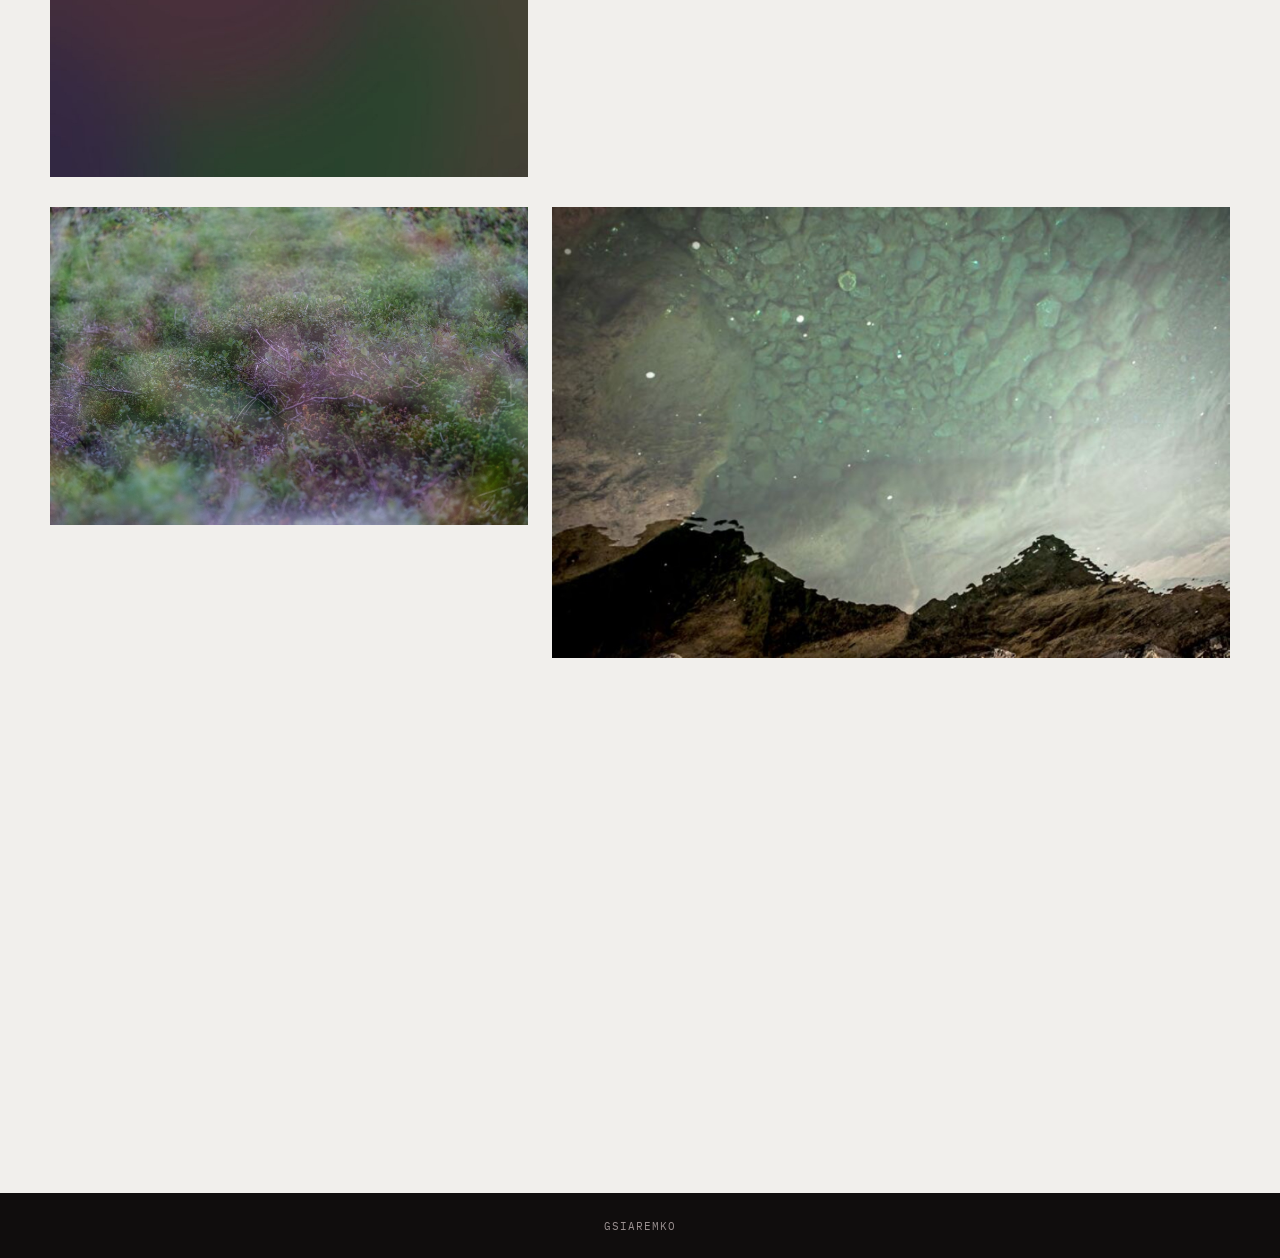
==== commit 51802e2e: "commit of the day" ====
--- a/index.html
+++ b/index.html
@@ -7,6 +7,7 @@
 <meta name="description" content="Giní Cormerais — photography. Hide Your Fires, Syphery, Ást, Lightmare, Hemkov.">
 <link rel="icon" href="data:,">
 <link rel="preconnect" href="https://fonts.googleapis.com">
+<link href="https://fonts.googleapis.com/css2?family=Grenze+Gotisch:wght@200;300&family=Orbitron:wght@400;500&family=Syncopate:wght@400&display=swap" rel="stylesheet">
 <link rel="preconnect" href="https://fonts.gstatic.com" crossorigin>
 <link href="https://fonts.googleapis.com/css2?family=Lato:wght@300;400;700;900&family=IBM+Plex+Mono:wght@300;400;500&display=swap" rel="stylesheet">
 <link rel="stylesheet" href="css/style.css">
@@ -35,14 +36,11 @@
 <!-- About -->
 <section id="about">
   <div class="gif-container"><img src="img/Gif2.gif" alt="" loading="lazy"></div>
-  <div class="about-text">
-    <p>
-      There is that breath. That flash. There is the sky cracking, the ground fragmenting,
-      and echoes of prayers. Was it meant to be there? Every message is received, sometimes
-      caught in mid-air or hunted through a glassy matter. At the threshold between the shapes
-      of day and the bedrock of night, an attempt to capture the shards and reconstruct the
-      temple.
-    </p>
+  <div class="about-frag">
+    <span class="f1 o2">It had been waiting between the roots, behind the wall, inside the light.</span>
+    <span class="f2 v o1">A thread has been drawn in the dust</span>
+    <span class="f3 o3">The old gods still wander where an echo sleeps beneath the leaves</span>
+    <span class="f1 v v-up o1 faint">Some places reveal themselves when the eyes grow quiet.</span>
   </div>
 </section>
 
@@ -93,22 +91,9 @@
 </section>
 
 <!-- Contact -->
-<section id="contact">
-  <div class="inner">
-    <h2>Get In Touch</h2>
-    <div class="social">
-      <ul>
-        <li><a href="https://www.instagram.com/gsiaremko/" target="_blank" rel="noopener" aria-label="Instagram">
-          <svg viewBox="0 0 24 24"><path d="M12 2.2c3.2 0 3.6 0 4.9.07 1.2.06 2.1.26 2.6.46.6.24 1.1.55 1.6 1.05.5.5.8 1 1.05 1.6.2.5.4 1.4.46 2.6.06 1.3.07 1.7.07 4.9s0 3.6-.07 4.9c-.06 1.2-.26 2.1-.46 2.6-.24.6-.55 1.1-1.05 1.6-.5.5-1 .8-1.6 1.05-.5.2-1.4.4-2.6.46-1.3.06-1.7.07-4.9.07s-3.6 0-4.9-.07c-1.2-.06-2.1-.26-2.6-.46-.6-.24-1.1-.55-1.6-1.05-.5-.5-.8-1-1.05-1.6-.2-.5-.4-1.4-.46-2.6C2.21 15.6 2.2 15.2 2.2 12s0-3.6.07-4.9c.06-1.2.26-2.1.46-2.6.24-.6.55-1.1 1.05-1.6.5-.5 1-.8 1.6-1.05.5-.2 1.4-.4 2.6-.46C8.4 2.21 8.8 2.2 12 2.2Zm0 1.8c-3.15 0-3.52 0-4.76.07-.97.04-1.5.2-1.85.34-.46.18-.79.4-1.14.75-.35.35-.57.68-.75 1.14-.14.35-.3.88-.34 1.85C3.1 8.48 3.1 8.85 3.1 12s0 3.52.07 4.76c.04.97.2 1.5.34 1.85.18.46.4.79.75 1.14.35.35.68.57 1.14.75.35.14.88.3 1.85.34 1.24.07 1.61.07 4.76.07s3.52 0 4.76-.07c.97-.04 1.5-.2 1.85-.34.46-.18.79-.4 1.14-.75.35-.35.57-.68.75-1.14.14-.35.3-.88.34-1.85.07-1.24.07-1.61.07-4.76s0-3.52-.07-4.76c-.04-.97-.2-1.5-.34-1.85a3.03 3.03 0 0 0-.75-1.14 3.03 3.03 0 0 0-1.14-.75c-.35-.14-.88-.3-1.85-.34C15.52 4 15.15 4 12 4Zm0 3.4A4.6 4.6 0 1 1 7.4 12 4.6 4.6 0 0 1 12 7.4Zm0 1.8A2.8 2.8 0 1 0 14.8 12 2.8 2.8 0 0 0 12 9.2Zm4.8-2.9a1.08 1.08 0 1 1-1.08 1.08 1.08 1.08 0 0 1 1.08-1.08Z"/></svg>
-        </a></li>
-      </ul>
-    </div>
-  </div>
-</section>
-
-<div id="footer">
-  <p>&copy; Giní Cormerais</p>
-</div>
+<footer id="contact">
+  <a href="https://www.instagram.com/gsiaremko/" target="_blank" rel="noopener">gsiaremko</a>
+</footer>
 
 <!-- Lightbox -->
 <div class="lightbox" id="lightbox">
--- a/css/style.css
+++ b/css/style.css
@@ -161,14 +161,61 @@
 .section-title hr.rule{margin:0 0 30px;}
 
 /* ---------------- ABOUT ---------------- */
-#about{padding:5rem 20px;}
+#about{padding:3rem 20px;}
 .gif-container{
   margin:0 auto 20px;width:16em;height:16em;
   border-radius:0;overflow:hidden;opacity:0.6;
 }
 .gif-container img{width:100%;height:100%;object-fit:cover;}
-.about-text{max-width:640px;margin:0 auto;text-align:center;}
-.about-text p{margin:20px 0 30px;line-height:1.85;font-size:17px;font-style:normal;color:var(--muted);font-weight:300;}
+.about-frag{
+  display:flex;flex-wrap:wrap;align-items:center;justify-content:center;
+  gap:14px 30px;
+  max-width:640px;margin:0 auto;padding:0 10px;
+  height:11em;
+  position: relative;
+}
+.about-frag span{
+  color:var(--muted);line-height:1.35;
+  max-width:26em;
+  transition:color .3s ease;
+}
+
+/* Trois voix */
+.about-frag .f1{font-family:'Grenze Gotisch',serif;font-weight:200;font-size:clamp(15px,1.8vw,20px);letter-spacing:.5px;}
+.about-frag .f2{font-family:'Syncopate',sans-serif;font-size:clamp(7px,.8vw,9px);letter-spacing:3px;text-transform:uppercase;}
+.about-frag .f3{font-family:'Orbitron',sans-serif;font-size:clamp(9px,1vw,12px);letter-spacing:1.5px;}
+
+/* Sens vertical, sur un fragment seulement */
+.about-frag .v{writing-mode:vertical-rl;max-height:10em;}
+
+/* Décalages irréguliers */
+.about-frag .o1{margin-left:clamp(10px,6vw,70px);}
+.about-frag .o2{align-self:flex-start;margin-top:8px;}
+.about-frag .o3{align-self:flex-end;margin-right:clamp(0px,4vw,50px);}
+/* Vertical lu du bas vers le haut */
+/* Vertical du bas vers le haut, collé à droite, hors du flux */
+.about-frag .v-up{
+  position:absolute;
+  right:0;top:50%;
+  margin:0;
+  max-height:16em;
+  transform:translateY(-50%) rotate(180deg);
+}
+
+.about-frag .faint{opacity:.5;}
+
+/* Survol : le fragment devient lisible */
+.about-frag span:hover{
+  font-family:var(--sans) !important;font-weight:300 !important;
+  letter-spacing:.3px !important;text-transform:none !important;
+  font-size:14px !important;
+  color:var(--ink);opacity:1;
+}
+
+@media (max-width:620px){
+  .about-frag .v{writing-mode:horizontal-tb;max-height:none;}
+  .about-frag .v-up{transform:none;}
+}
 
 .btn{
   display:inline-block;
@@ -190,7 +237,7 @@
 }
 
 /* ---------------- PORTFOLIO ---------------- */
-#portfolio{background:var(--portfolio-bg);max-width:none;padding:6rem 20px 12rem;}
+#portfolio{background:var(--portfolio-bg);max-width:none;padding:2.5rem 20px 8rem;}
 #portfolio .inner{max-width:1180px;margin:0 auto;}
 #portfolio .section-title h2{
   color:#e6ded0;
@@ -207,7 +254,7 @@
 @media (prefers-reduced-motion:reduce){
   #portfolio .section-title h2{animation:none;}
 }
-.categories{text-align:center;padding-bottom:110px;margin-top:40px;}
+.categories{text-align:center;padding-bottom:110px;margin-top:20px;}
 .categories ul{display:flex;flex-wrap:wrap;justify-content:center;gap:30px;}
 .categories a{
   position:relative;display:inline-flex;align-items:center;gap:9px;
@@ -339,28 +386,14 @@
 
 /* ---------------- CONTACT ---------------- */
 #contact{
-  max-width:none;background:var(--dark);color:#eee;text-align:center;padding:12rem 20px;
-}
-#contact .inner{max-width:640px;margin:0 auto;}
-#contact h2{color:#fff;transform:rotate(-1deg);display:inline-block;}
-#contact h3{color:#cfc6c6;font-weight:400;font-family:var(--mono);font-size:13px;letter-spacing:1px;margin-top:14px;}
-.social{margin-top:50px;}
-.social ul{display:flex;justify-content:center;gap:26px;}
-.social a{
-  display:inline-flex;align-items:center;justify-content:center;
-  width:46px;height:46px;border-radius:1.2em 0;
-  border:1px solid rgba(255,255,255,0.3);color:#eee;
-  transition:all .3s ease;
-}
-.social a:hover{background:rgba(255,255,255,0.12);color:#fff;}
-.social svg{width:20px;height:20px;fill:currentColor;}
-
-/* ---------------- FOOTER ---------------- */
-#footer{
-  box-shadow:0 -4px 30px rgba(0,0,0,0.06);
-  padding:2rem 0 1.5rem;text-align:center;
-}
-#footer p{font-size:12px;margin:0;color:var(--muted);font-family:var(--mono);letter-spacing:0.5px;}
+  background:var(--dark);
+  display:flex;justify-content:center;align-items:center;flex-wrap:wrap;gap:20px;
+  padding:1.6rem 20px;
+  font-family:var(--mono);font-size:11px;letter-spacing:1px;text-transform:uppercase;
+}
+#contact a{color:#9a9090;}
+#contact a:hover{color:#fff;}
+#contact span{color:#5c5555;}
 
 /* ---------------- LIGHTBOX ---------------- */
 .lightbox{
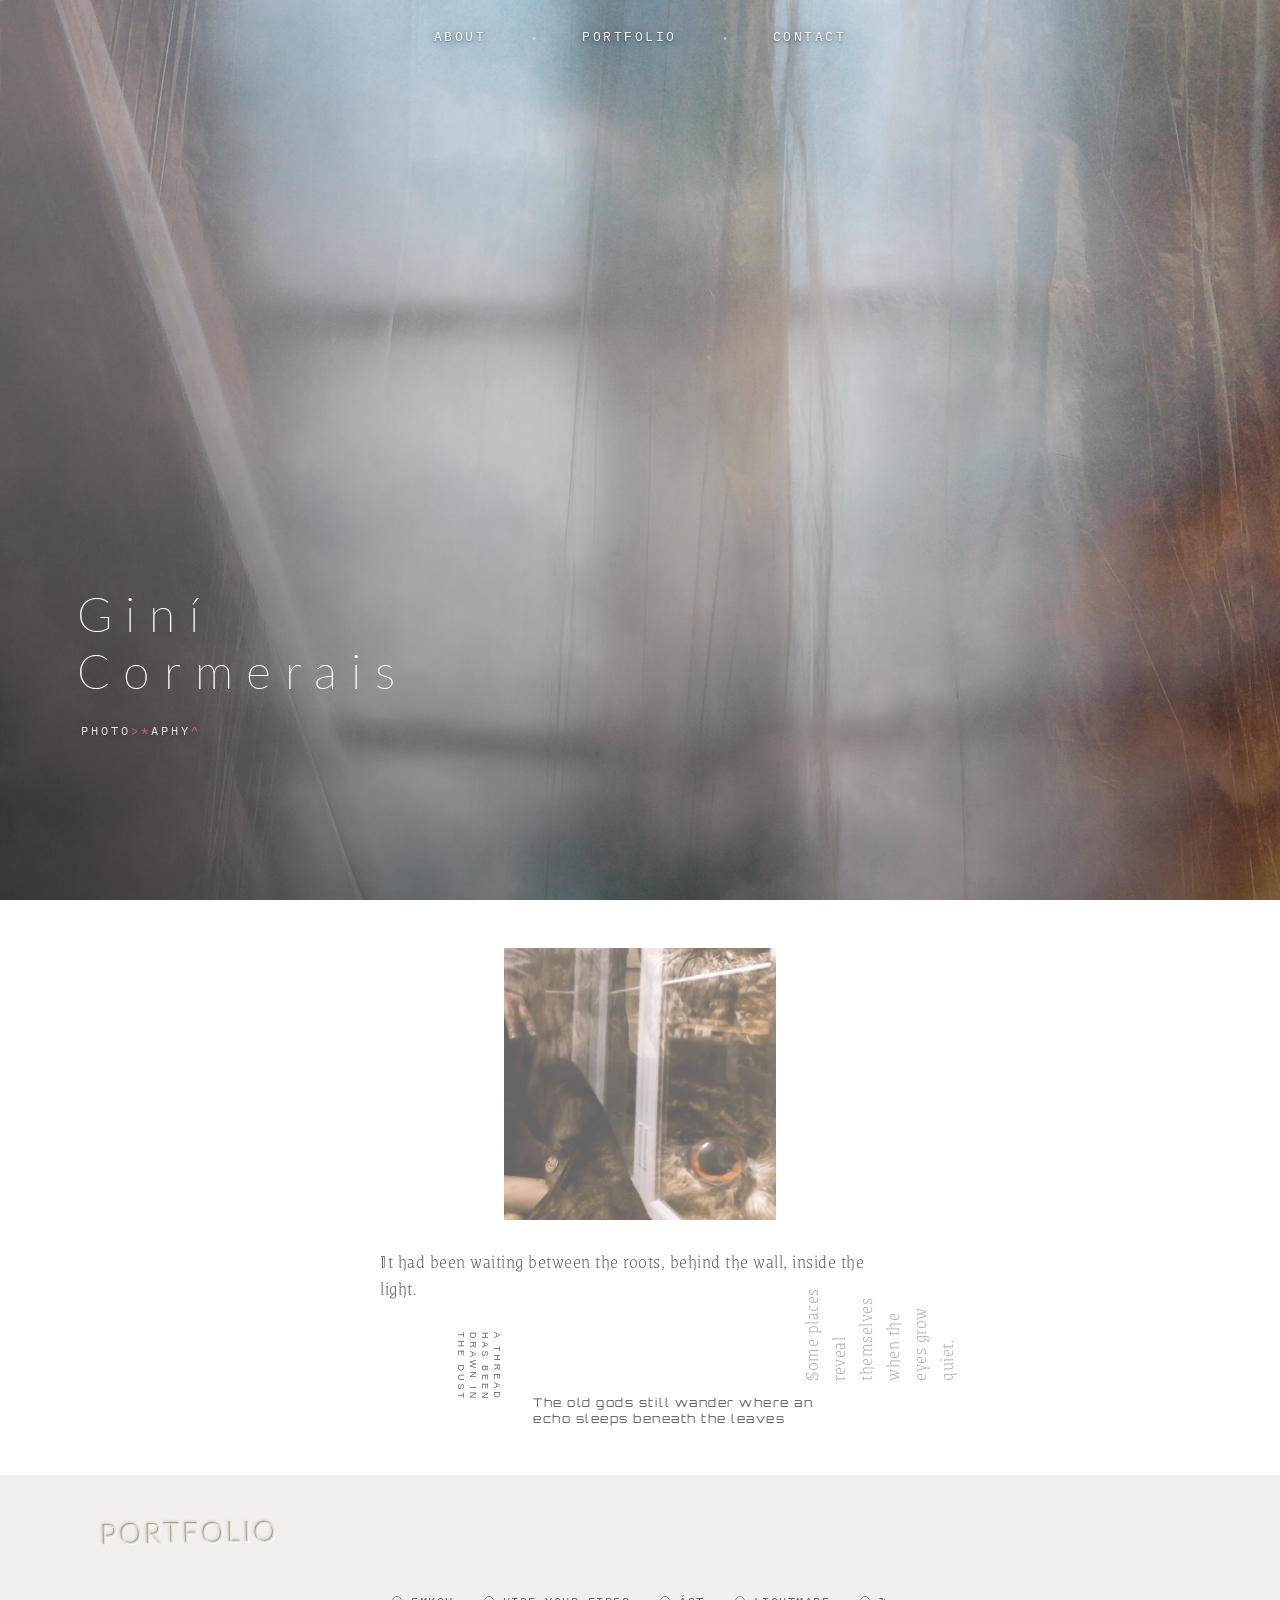
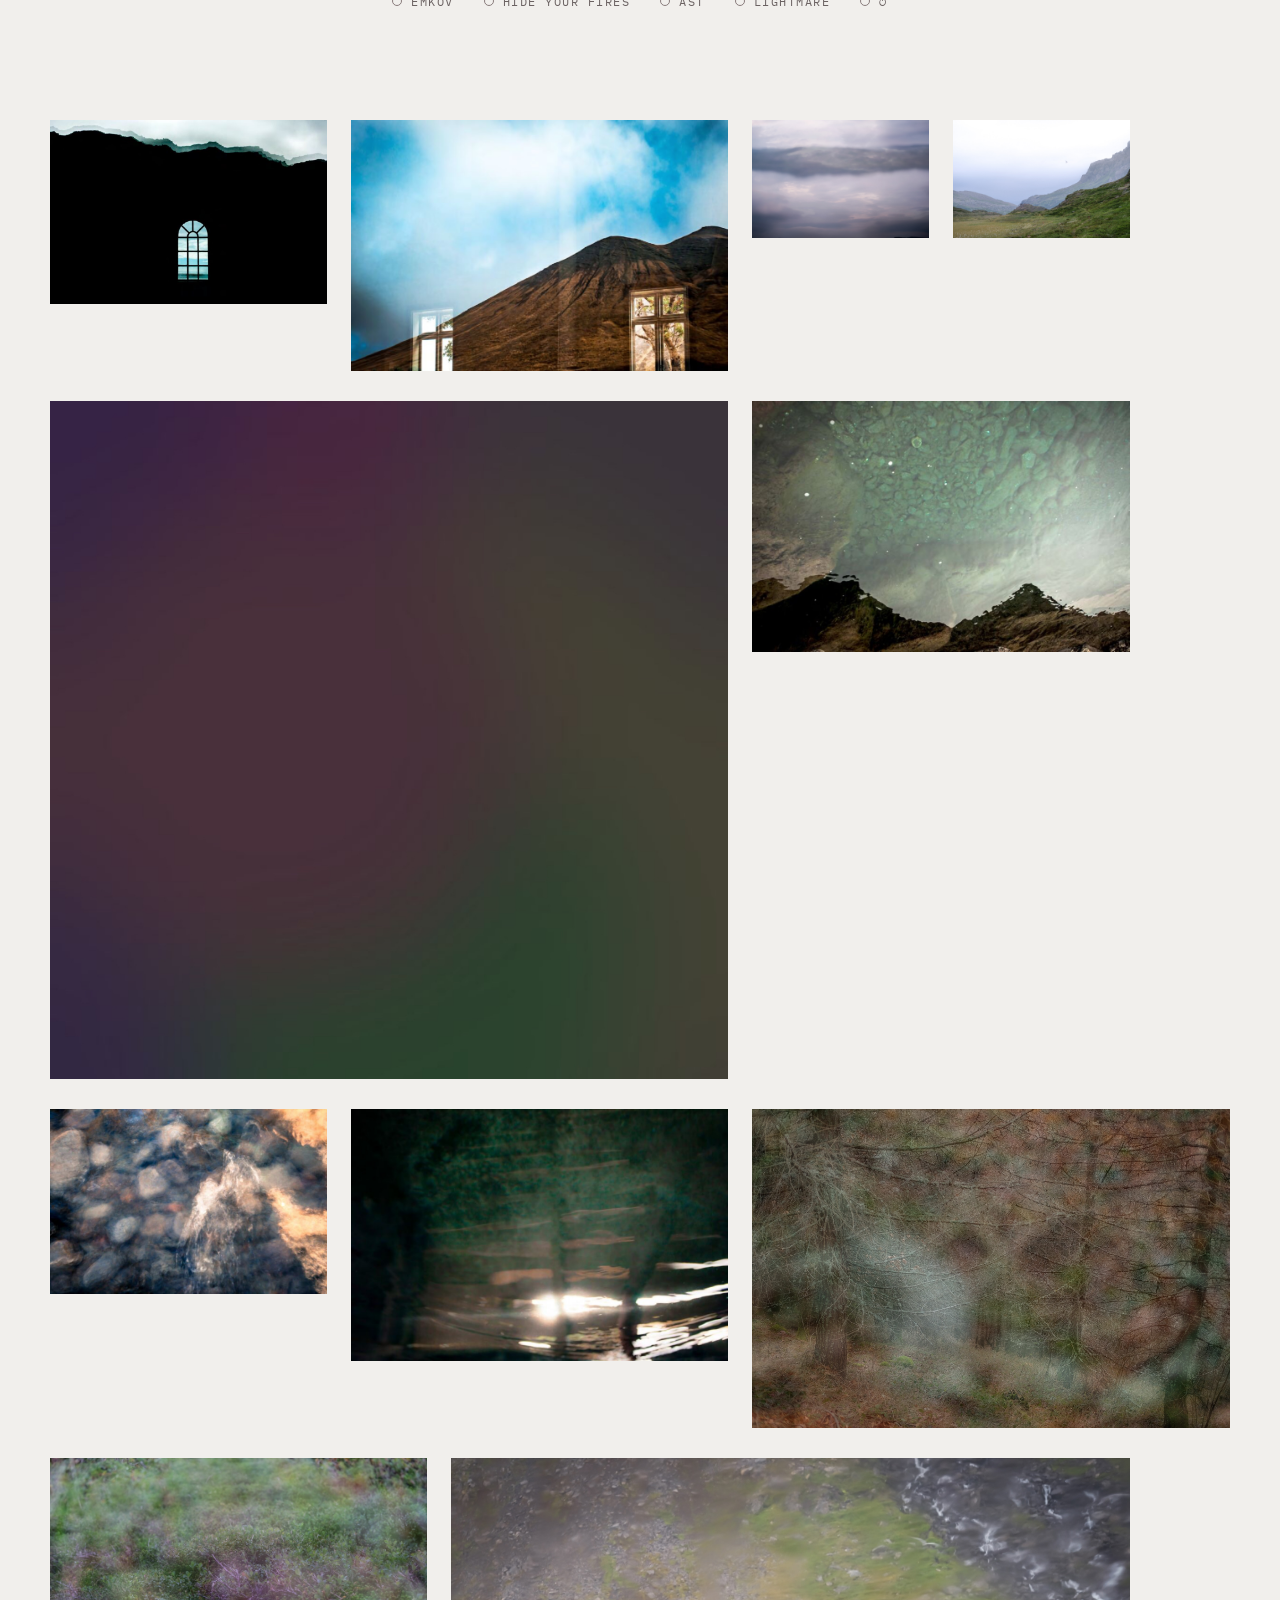
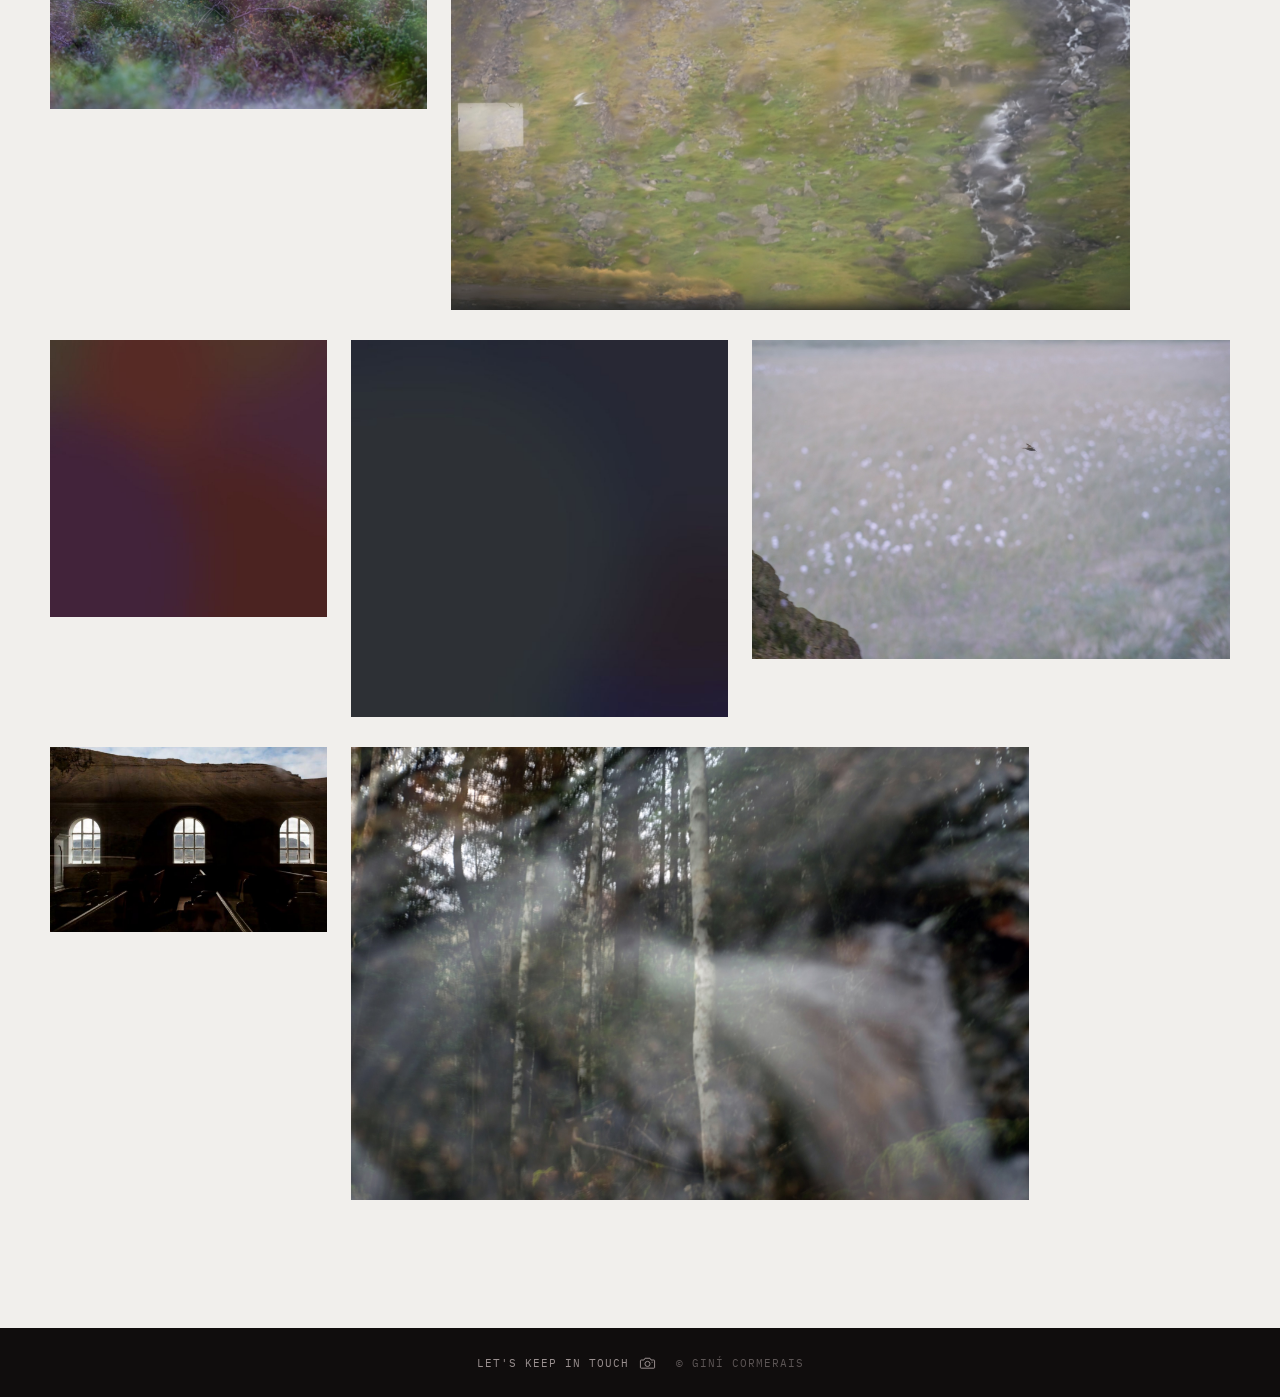
==== commit 30c25aa3: "second commit of the day" ====
--- a/index.html
+++ b/index.html
@@ -52,7 +52,7 @@
     </div>
     <div class="categories">
       <ul>
-        <li><a data-filter="hemkov">Hemkov</a></li>
+        <li><a data-filter="hemkov">Emkov</a></li>
         <li><a data-filter="hyf">Hide Your Fires</a></li>
         <!-- <li><a data-filter="syphery">Syphery</a></li> -->
         <li><a data-filter="ast">Ást</a></li>
@@ -92,7 +92,15 @@
 
 <!-- Contact -->
 <footer id="contact">
-  <a href="https://www.instagram.com/gsiaremko/" target="_blank" rel="noopener">gsiaremko</a>
+  <a href="https://www.instagram.com/g.siaremko/" target="_blank" rel="noopener" aria-label="Instagram : let's keep in touch">
+    <span>Let's keep in touch</span>
+    <svg viewBox="0 0 24 24" aria-hidden="true">
+      <path d="M3 8.5h4l1.5-2.5h7L17 8.5h4a1 1 0 0 1 1 1V19a1 1 0 0 1-1 1H3a1 1 0 0 1-1-1V9.5a1 1 0 0 1 1-1Z" fill="none" stroke="currentColor" stroke-width="1.4" stroke-linejoin="round"/>
+      <circle cx="12" cy="14" r="3.6" fill="none" stroke="currentColor" stroke-width="1.4"/>
+      <circle cx="18.5" cy="11.5" r=".8" fill="currentColor"/>
+    </svg>
+  </a>
+  <span class="copy">&copy; Giní Cormerais</span>
 </footer>
 
 <!-- Lightbox -->
--- a/css/style.css
+++ b/css/style.css
@@ -383,7 +383,37 @@
 @media (max-width:980px){
   .ast-piece{width:78px;height:78px;}
 }
-
+/* Filtres : version mobile */
+@media (max-width:620px){
+  .categories{padding-bottom:40px;margin-top:10px;}
+
+  .categories ul{
+    flex-wrap:nowrap;justify-content:flex-start;gap:8px;
+    overflow-x:auto;
+    scroll-snap-type:x proximity;
+    -webkit-overflow-scrolling:touch;
+    padding:4px 20px;
+    margin:0 -20px;              /* la rangée va jusqu'aux bords de l'écran */
+    scrollbar-width:none;
+  }
+  .categories ul::-webkit-scrollbar{display:none;}
+
+  .categories li{flex:none;scroll-snap-align:center;}
+
+  .categories a{
+    padding:12px 16px;            /* zone tactile confortable */
+    border:1px solid var(--line);
+    border-radius:1.2em 0;        /* la forme "pétale" du site */
+    white-space:nowrap;
+    font-size:11px;
+  }
+  .categories a::before{display:none;}   /* plus de rond : la pastille remplie le remplace */
+  .categories a.active{
+    background:var(--accent-active);
+    border-color:transparent;
+    color:#fff;
+  }
+}
 /* ---------------- CONTACT ---------------- */
 #contact{
   background:var(--dark);
@@ -391,9 +421,20 @@
   padding:1.6rem 20px;
   font-family:var(--mono);font-size:11px;letter-spacing:1px;text-transform:uppercase;
 }
-#contact a{color:#9a9090;}
+
+#contact a{
+  display:inline-flex;align-items:center;gap:10px;
+  color:#9a9090;
+  transition:color .25s ease;
+}
+#contact a span{color:inherit;}
+#contact a svg{
+  width:17px;height:17px;
+  transition:transform .3s ease;
+}
 #contact a:hover{color:#fff;}
-#contact span{color:#5c5555;}
+#contact a:hover svg{transform:rotate(-8deg) scale(1.08);}   /* petit clin d'œil rétro */
+#contact .copy{color:#5c5555;}
 
 /* ---------------- LIGHTBOX ---------------- */
 .lightbox{
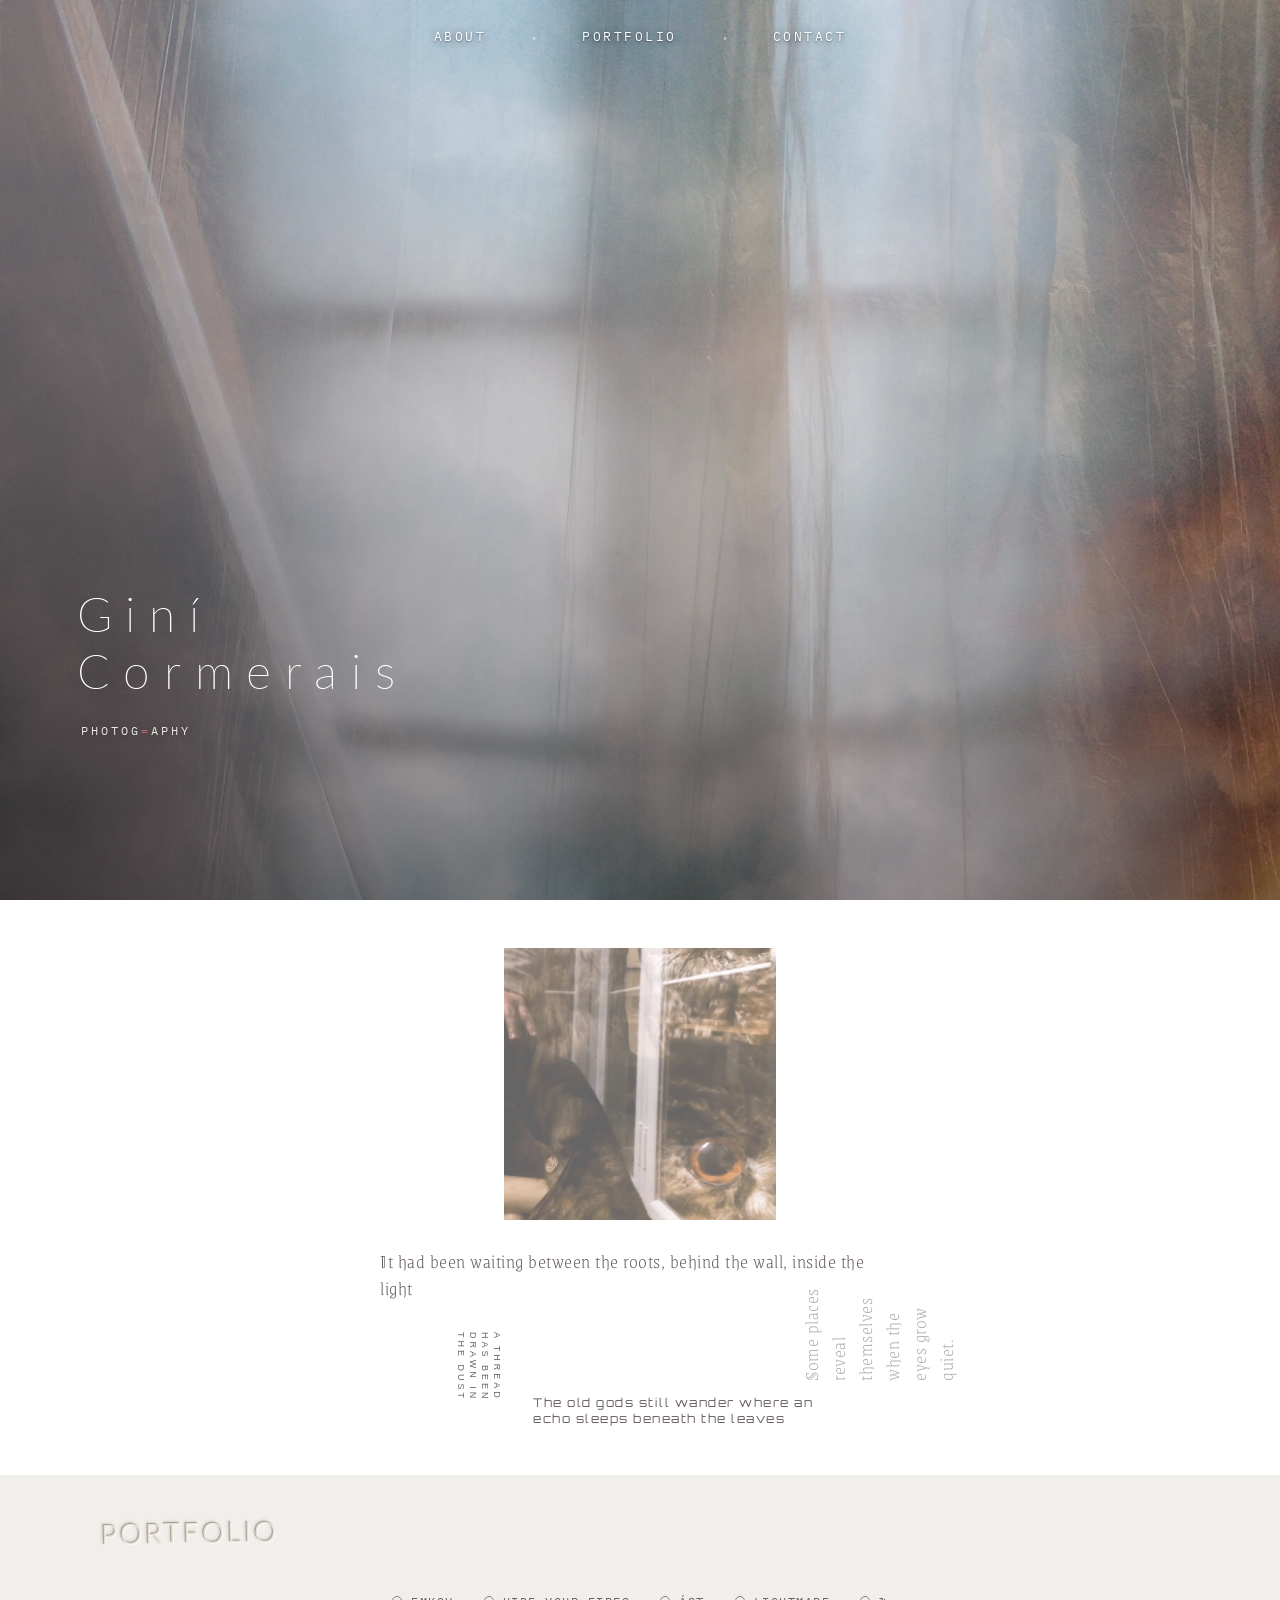
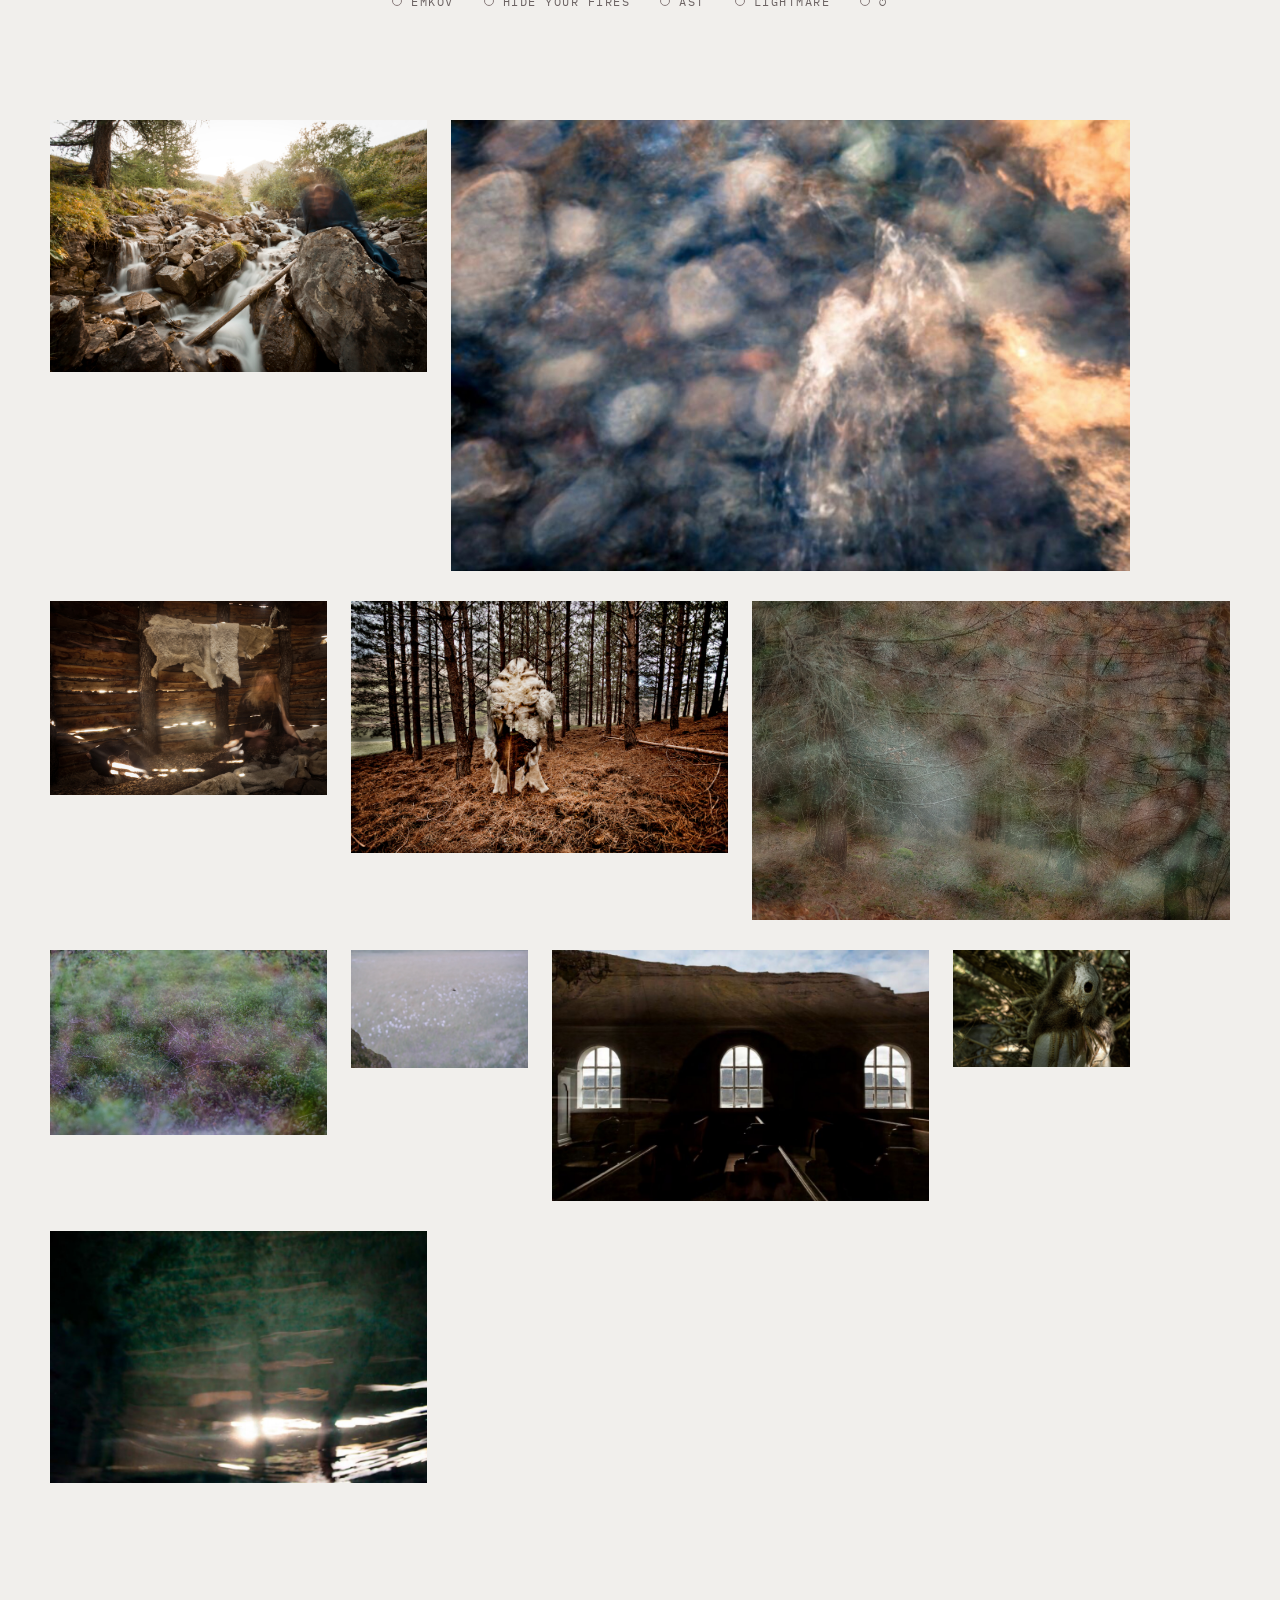
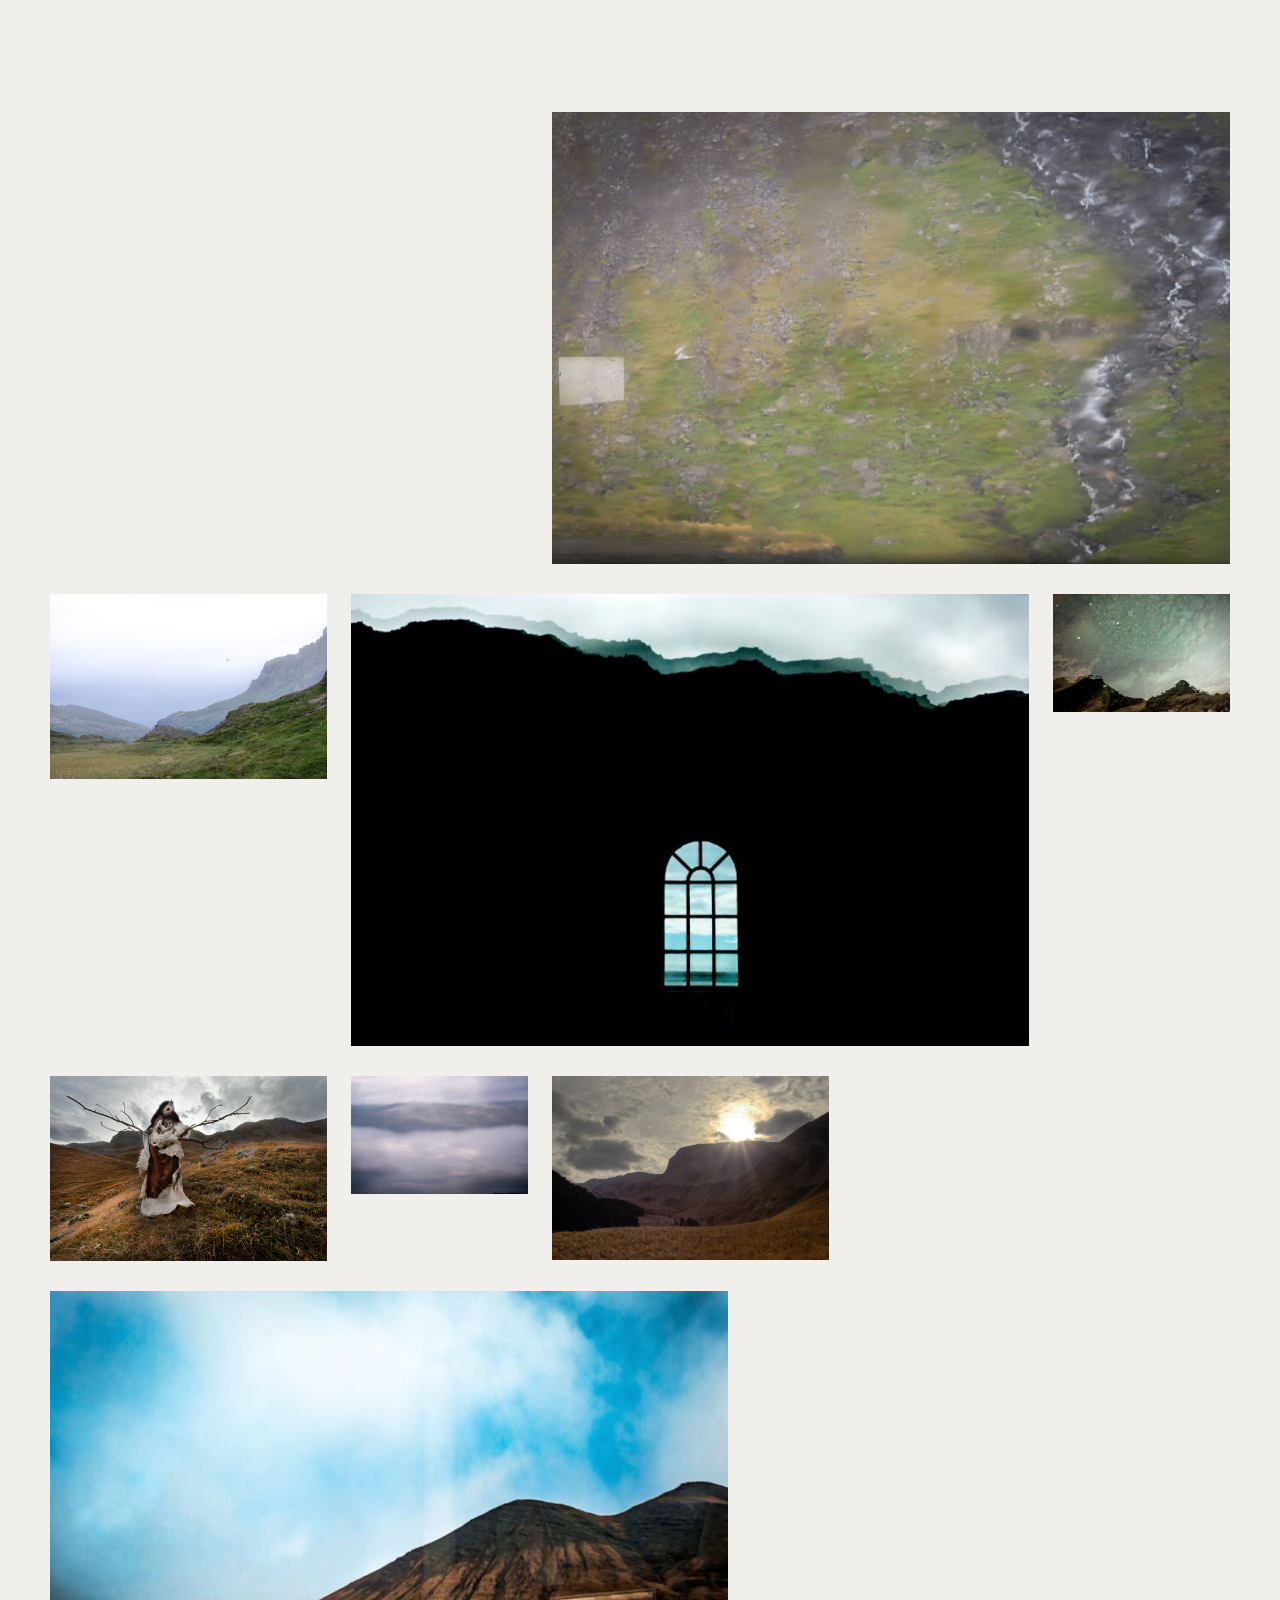
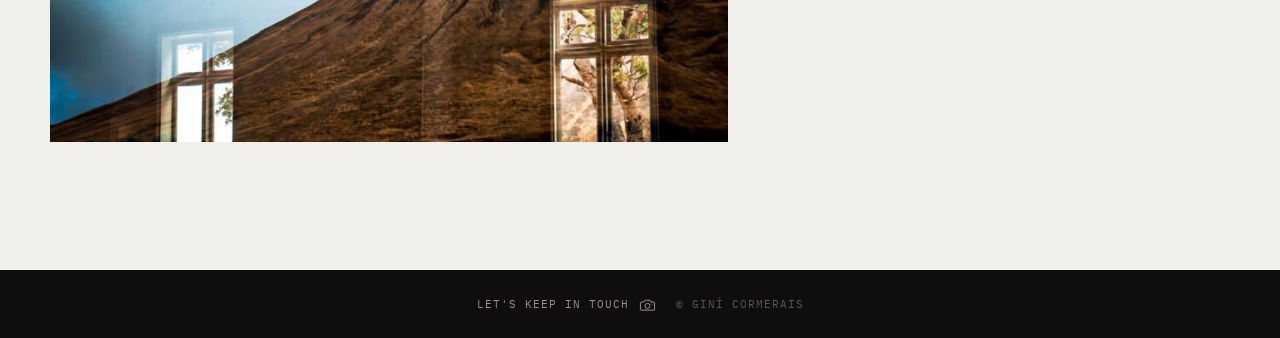
==== commit 0855677b: "last commit of the day" ====
--- a/index.html
+++ b/index.html
@@ -37,7 +37,7 @@
 <section id="about">
   <div class="gif-container"><img src="img/Gif2.gif" alt="" loading="lazy"></div>
   <div class="about-frag">
-    <span class="f1 o2">It had been waiting between the roots, behind the wall, inside the light.</span>
+    <span class="f1 o2">It had been waiting between the roots, behind the wall, inside the light</span>
     <span class="f2 v o1">A thread has been drawn in the dust</span>
     <span class="f3 o3">The old gods still wander where an echo sleeps beneath the leaves</span>
     <span class="f1 v v-up o1 faint">Some places reveal themselves when the eyes grow quiet.</span>
--- a/css/style.css
+++ b/css/style.css
@@ -383,36 +383,53 @@
 @media (max-width:980px){
   .ast-piece{width:78px;height:78px;}
 }
-/* Filtres : version mobile */
+/* Filtres : version mobile, index de galerie */
 @media (max-width:620px){
-  .categories{padding-bottom:40px;margin-top:10px;}
+  .categories{padding-bottom:40px;margin-top:10px;text-align:left;}
 
   .categories ul{
-    flex-wrap:nowrap;justify-content:flex-start;gap:8px;
-    overflow-x:auto;
-    scroll-snap-type:x proximity;
-    -webkit-overflow-scrolling:touch;
-    padding:4px 20px;
-    margin:0 -20px;              /* la rangée va jusqu'aux bords de l'écran */
-    scrollbar-width:none;
-  }
-  .categories ul::-webkit-scrollbar{display:none;}
-
-  .categories li{flex:none;scroll-snap-align:center;}
+    display:block;counter-reset:serie;
+    padding:0;margin:0;overflow:visible;
+    border-top:1px solid rgba(138,125,125,.35);
+  }
+  .categories li{
+    counter-increment:serie;
+    border-bottom:1px solid rgba(138,125,125,.35);
+  }
+  .categories li:last-child{counter-increment:none;}
 
   .categories a{
-    padding:12px 16px;            /* zone tactile confortable */
-    border:1px solid var(--line);
-    border-radius:1.2em 0;        /* la forme "pétale" du site */
-    white-space:nowrap;
-    font-size:11px;
-  }
-  .categories a::before{display:none;}   /* plus de rond : la pastille remplie le remplace */
-  .categories a.active{
+    display:flex;align-items:center;gap:14px;
+    width:100%;min-height:52px;padding:16px 4px;
+    font-size:13px;letter-spacing:2px;
+    transition:padding-left .25s ease, color .2s ease;
+  }
+
+  /* le rond devient un numéro */
+  .categories a::before{
+    content:counter(serie,decimal-leading-zero);
+    flex:none;min-width:1.8em;width:auto;height:auto;
+    border:0;border-radius:0;background:none;transform:none;
+    font-size:10px;letter-spacing:1px;color:var(--line);
+  }
+
+  /* actif : décalé, coloré, avec un trait qui part vers la droite */
+  .categories a.active{padding-left:12px;color:var(--accent-active);}
+  .categories a.active::before{
+    background:none;border:0;transform:none;color:var(--accent-active);
+  }
+  .categories a.active::after{
+    content:"";margin-left:auto;width:32px;height:1px;
     background:var(--accent-active);
-    border-color:transparent;
-    color:#fff;
-  }
+  }
+
+  /* le bouton mixte devient une vraie ligne avec un libellé */
+  .categories li:last-child a{font-size:0;}
+  .categories li:last-child a::before{
+    content:"↻";
+    font-size:14px;letter-spacing:2px;color:var(--muted);
+  }
+  .categories li:last-child a.active::before{color:var(--accent-active);}
 }
 /* ---------------- CONTACT ---------------- */
 #contact{
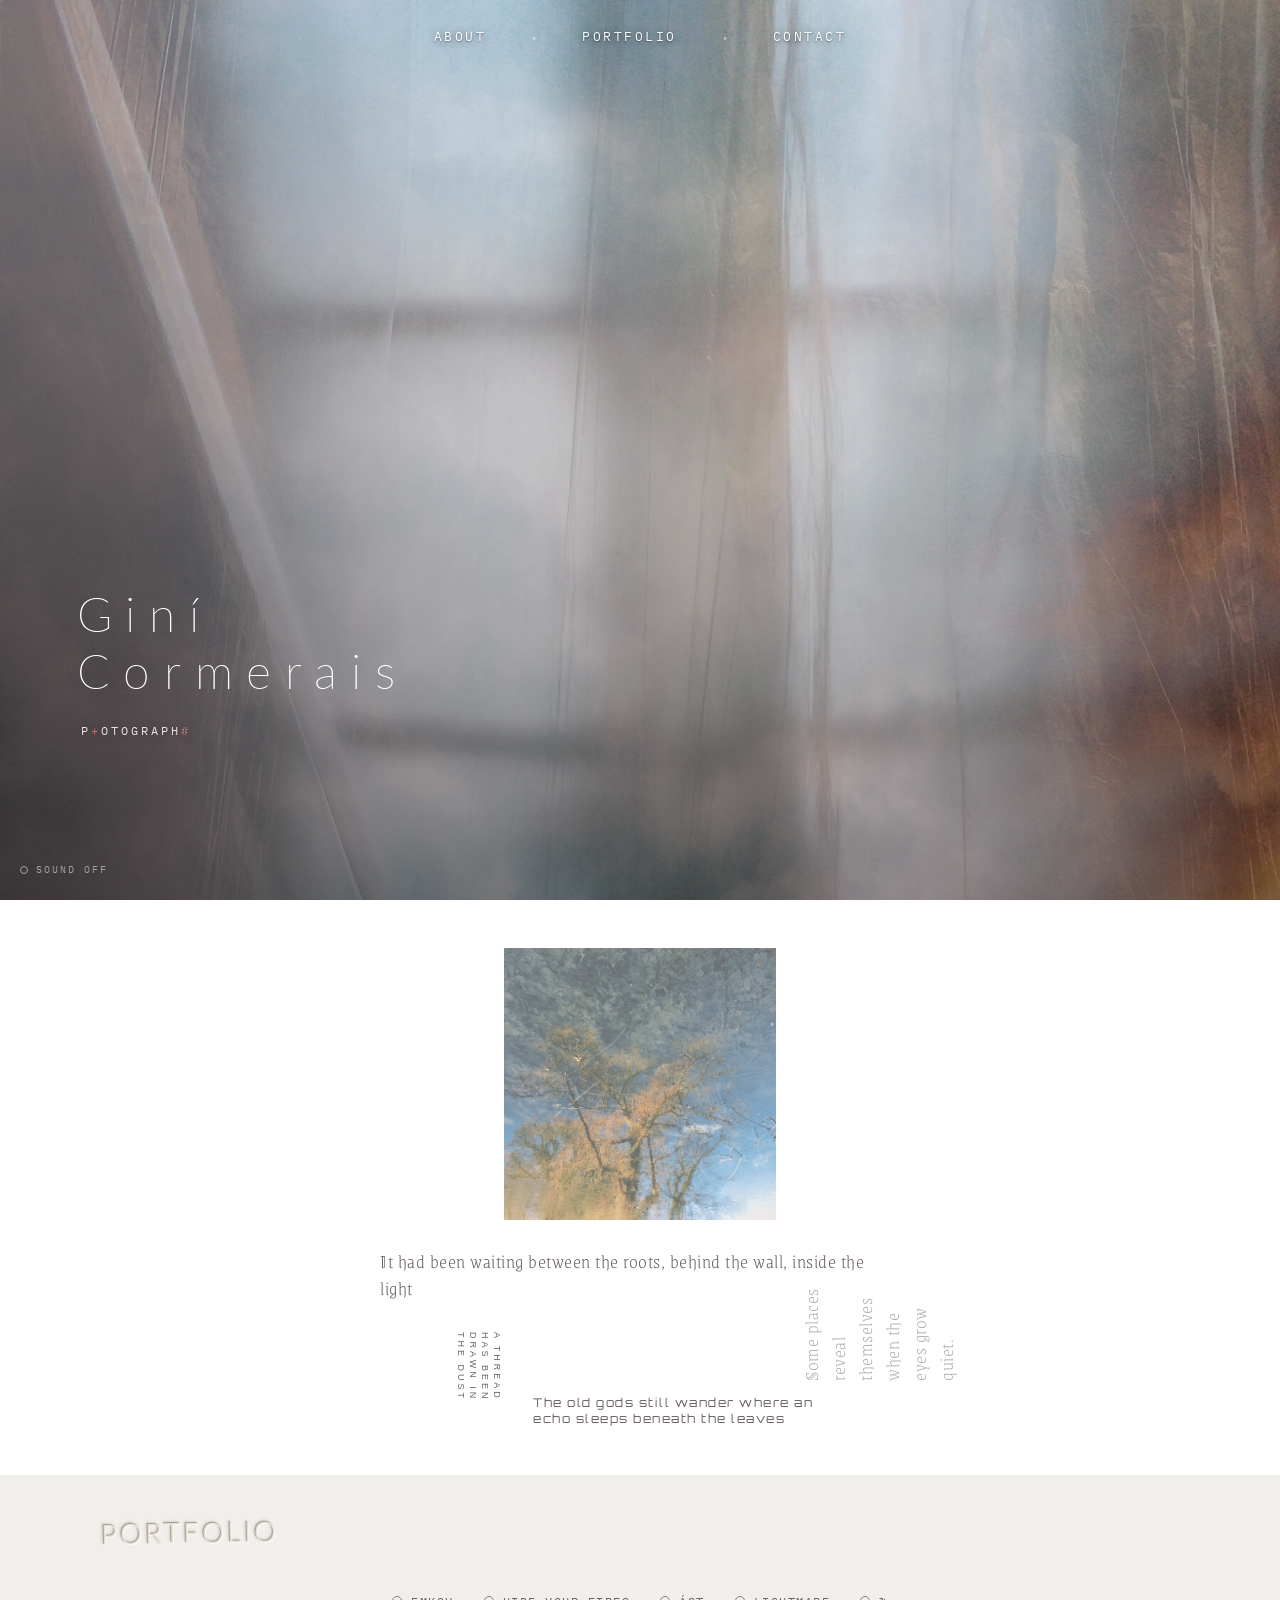
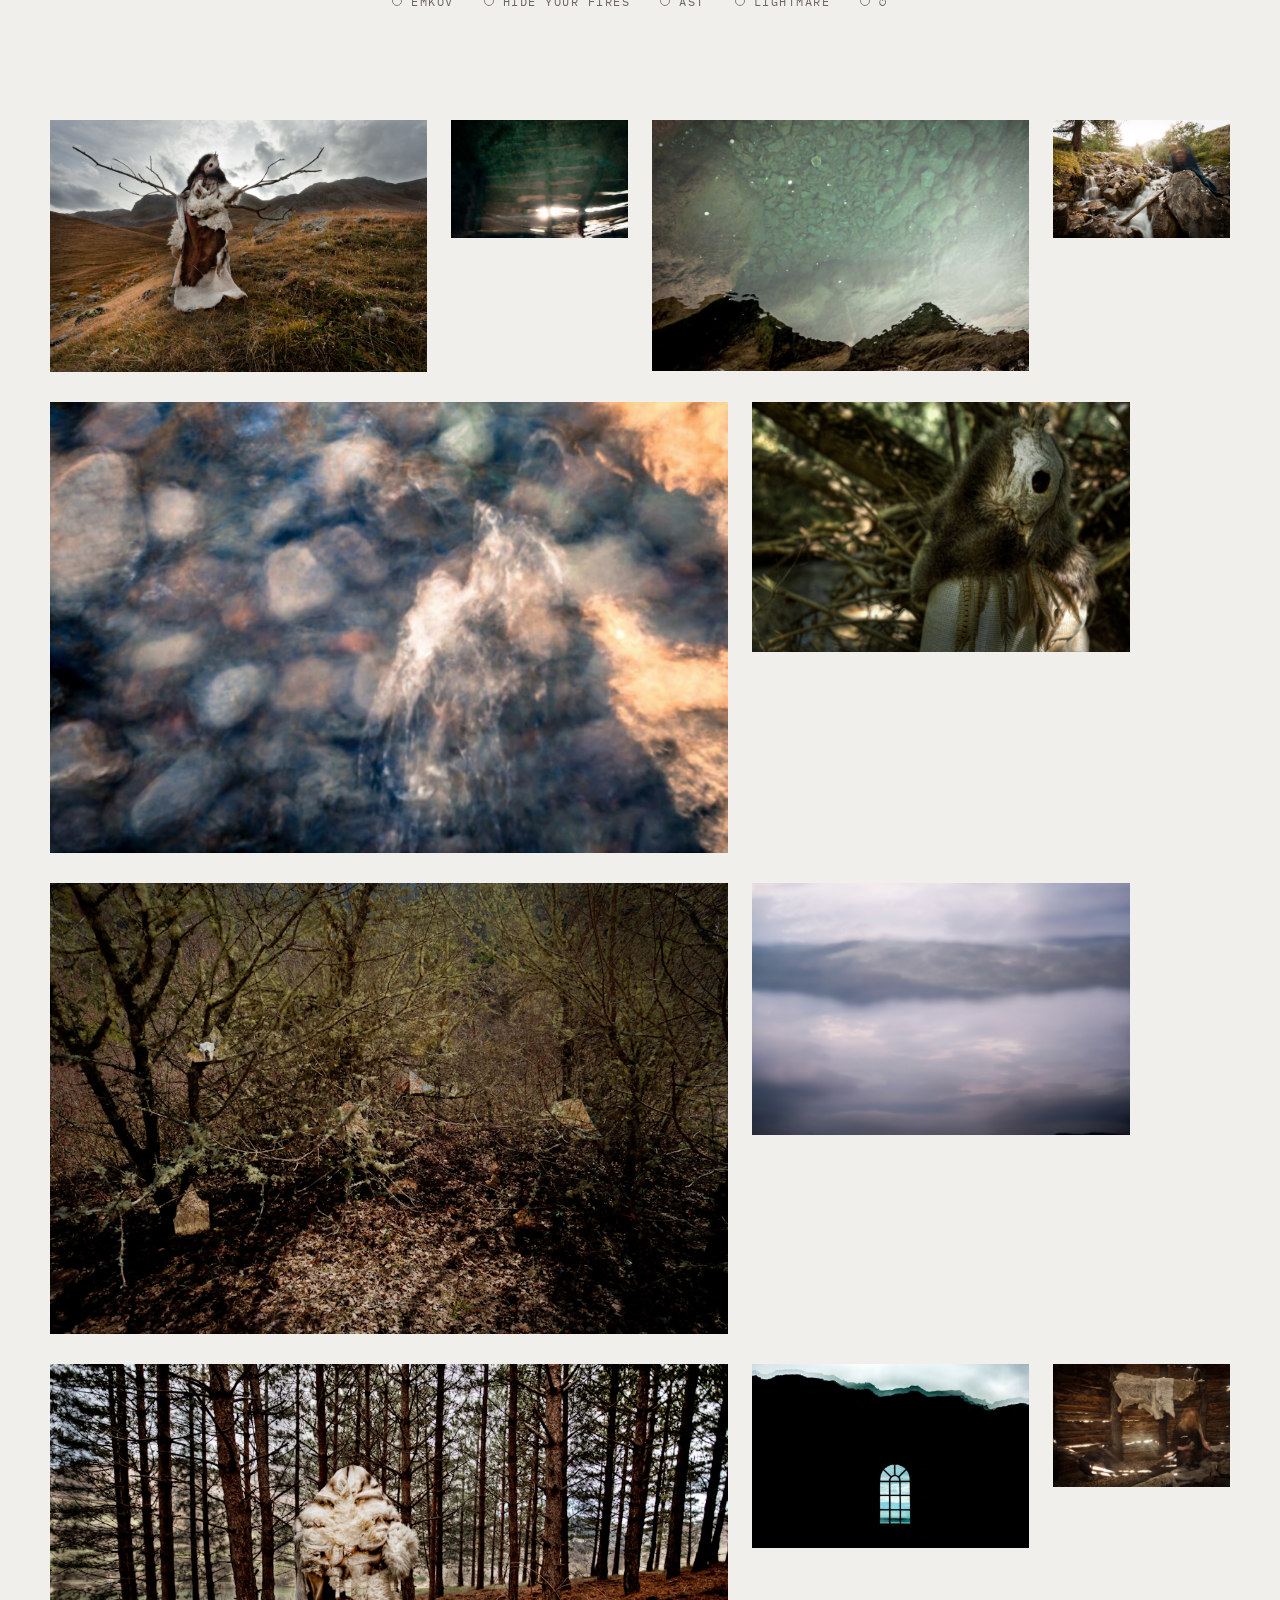
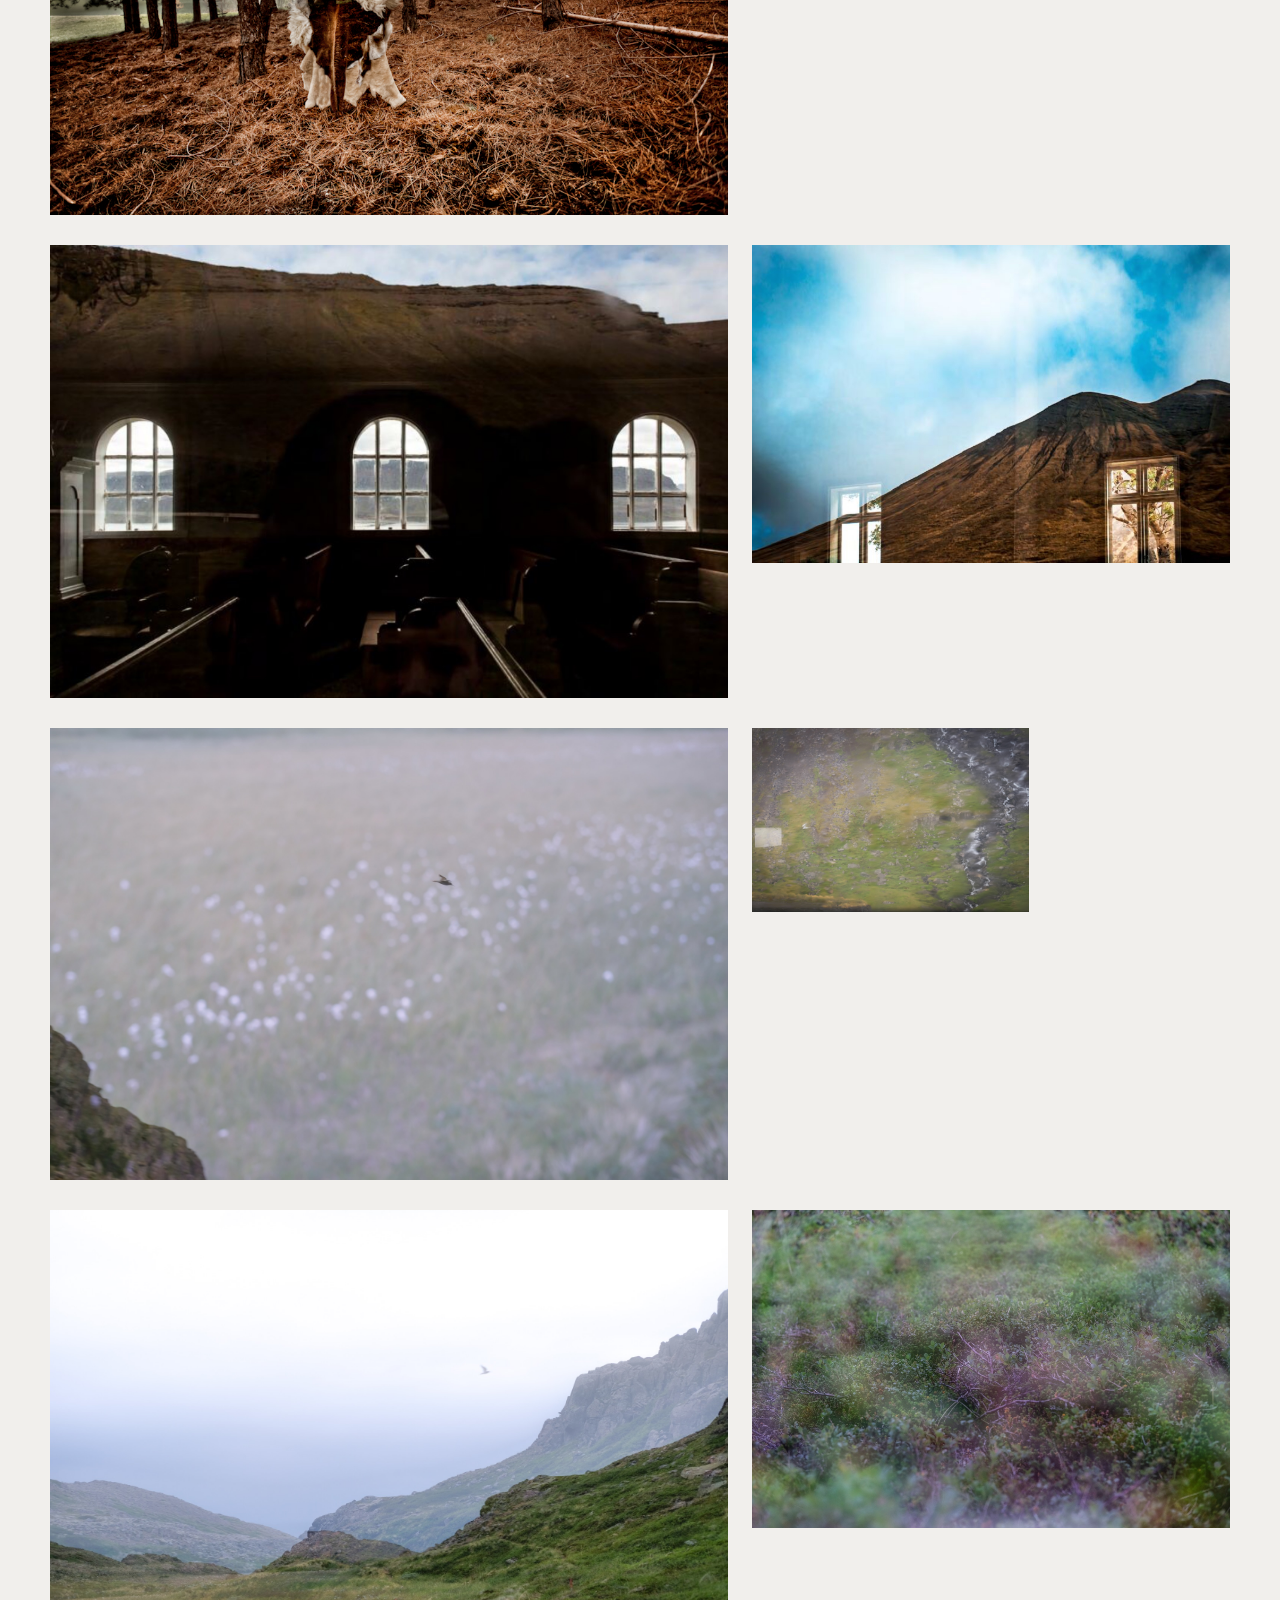
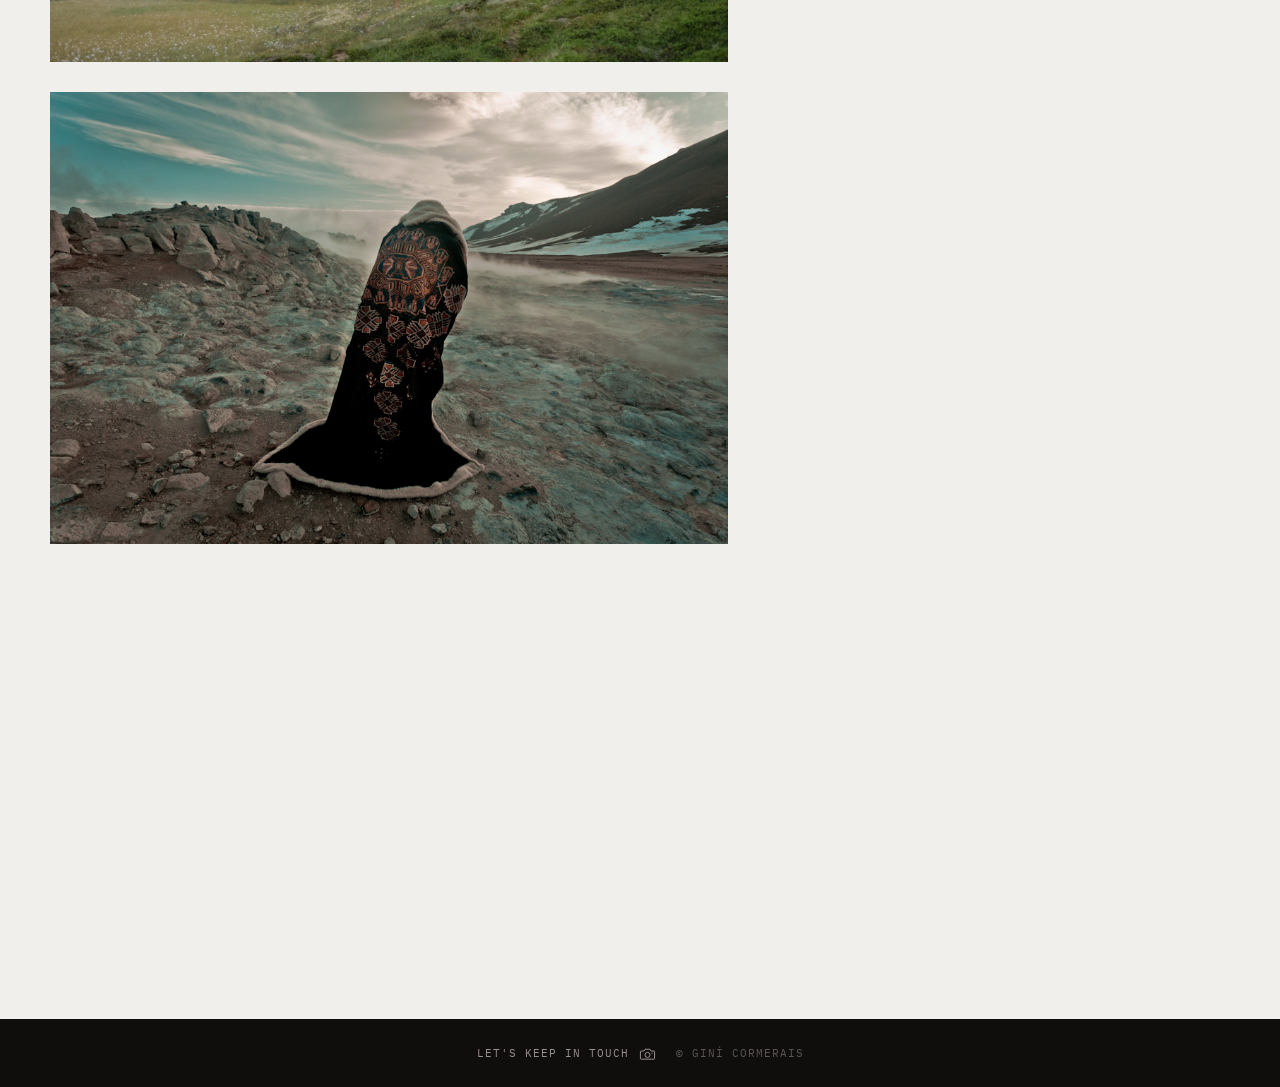
==== commit b81c6a2e: "Add ambient sound, 404 page, about text and mobile filters" ====
--- a/index.html
+++ b/index.html
@@ -110,6 +110,8 @@
   <div class="lightbox-caption" id="lightboxCaption"></div>
 </div>
 
+<button class="sound-toggle" id="soundToggle" type="button" aria-pressed="false">sound off</button>
+
 <script src="js/main.js"></script>
 </body>
 </html>
--- a/css/style.css
+++ b/css/style.css
@@ -471,3 +471,21 @@
   position:absolute;bottom:28px;left:0;right:0;text-align:center;
   color:#ccc;font-size:12px;letter-spacing:1px;text-transform:uppercase;font-family:var(--mono);
 }
+
+/* ---------------- SON AMBIANT (bouton) ---------------- */
+.sound-toggle{
+  position:fixed;z-index:1500;
+  left:16px;bottom:calc(16px + env(safe-area-inset-bottom,0px));
+  display:inline-flex;align-items:center;gap:8px;
+  background:none;border:0;padding:8px 4px;cursor:pointer;
+  font-family:var(--mono);font-size:10px;letter-spacing:2px;text-transform:uppercase;
+  color:#fff;mix-blend-mode:difference;   /* lisible sur fond clair comme sombre */
+  opacity:.75;transition:opacity .25s ease;
+}
+.sound-toggle:hover{opacity:1;}
+.sound-toggle::before{
+  content:"";width:6px;height:6px;border-radius:50%;
+  border:1px solid currentColor;background:transparent;
+  transition:background .3s ease;
+}
+.sound-toggle[aria-pressed="true"]::before{background:currentColor;}
